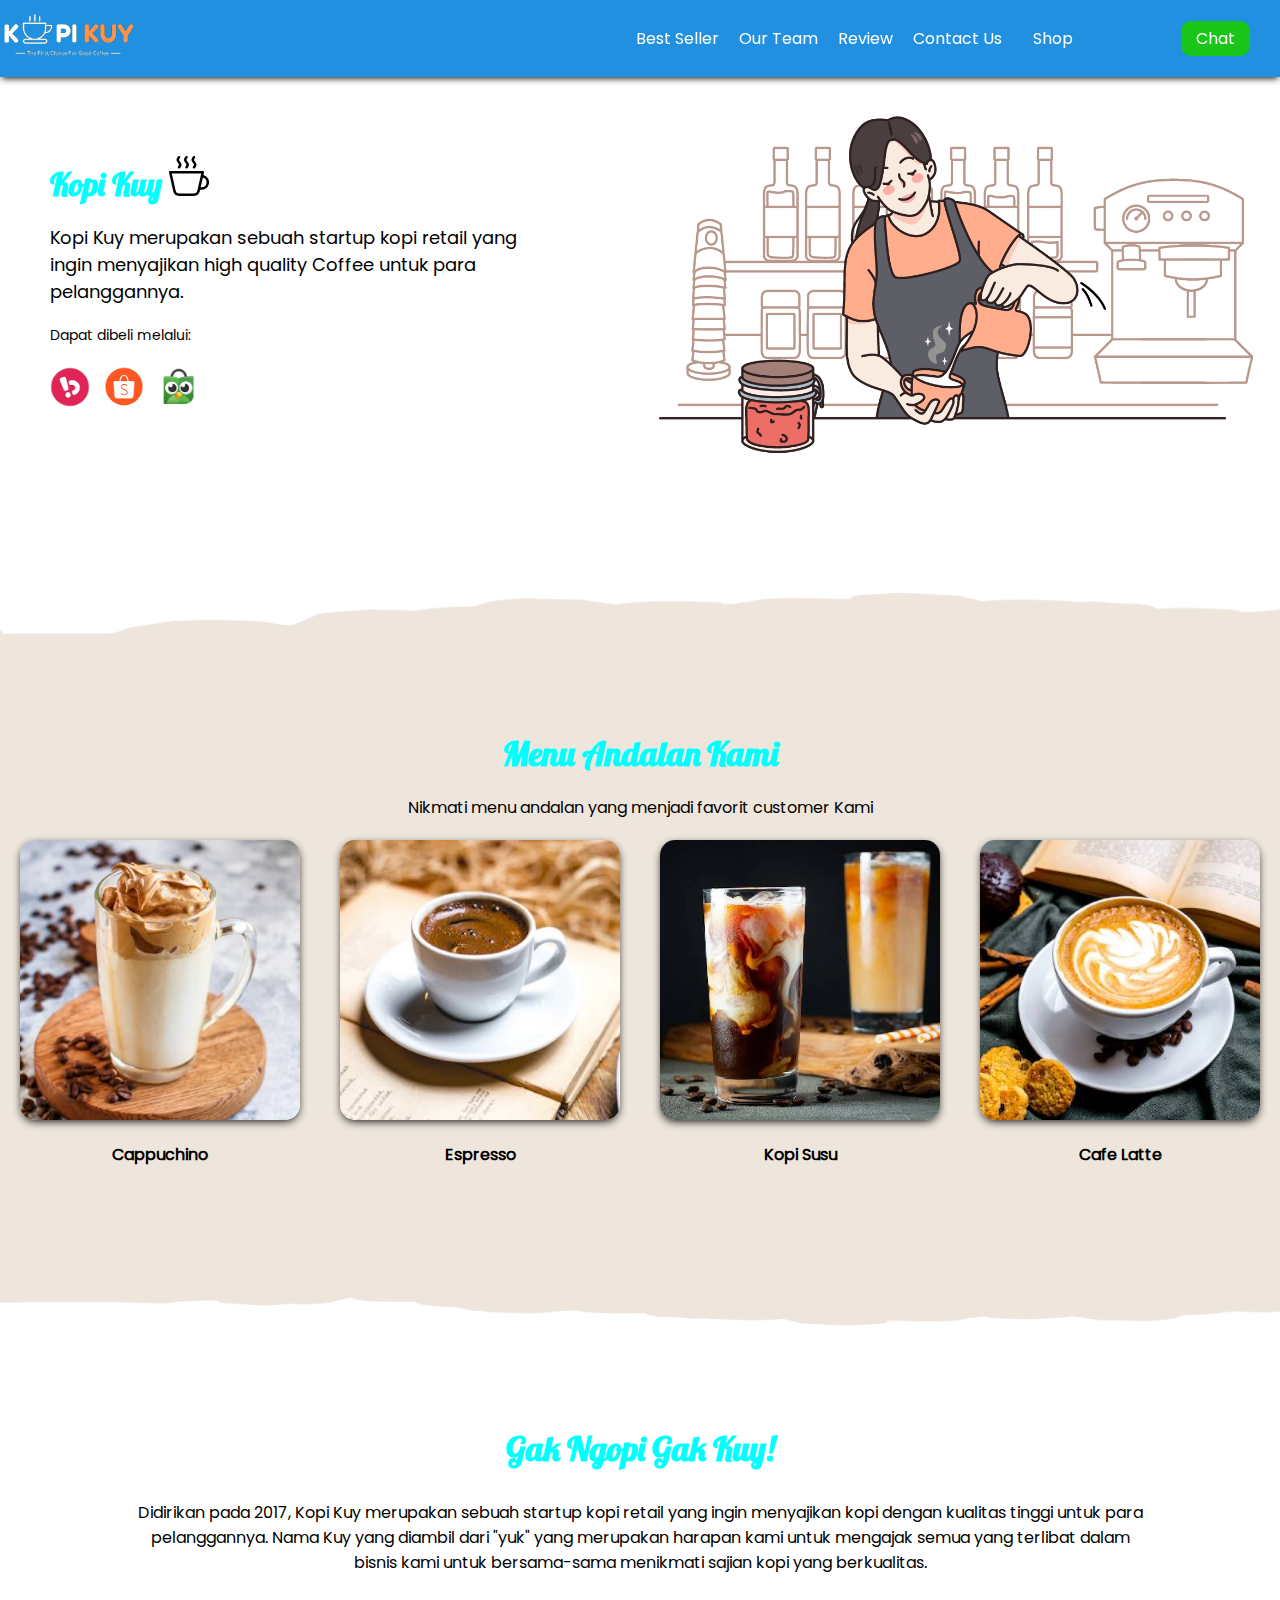
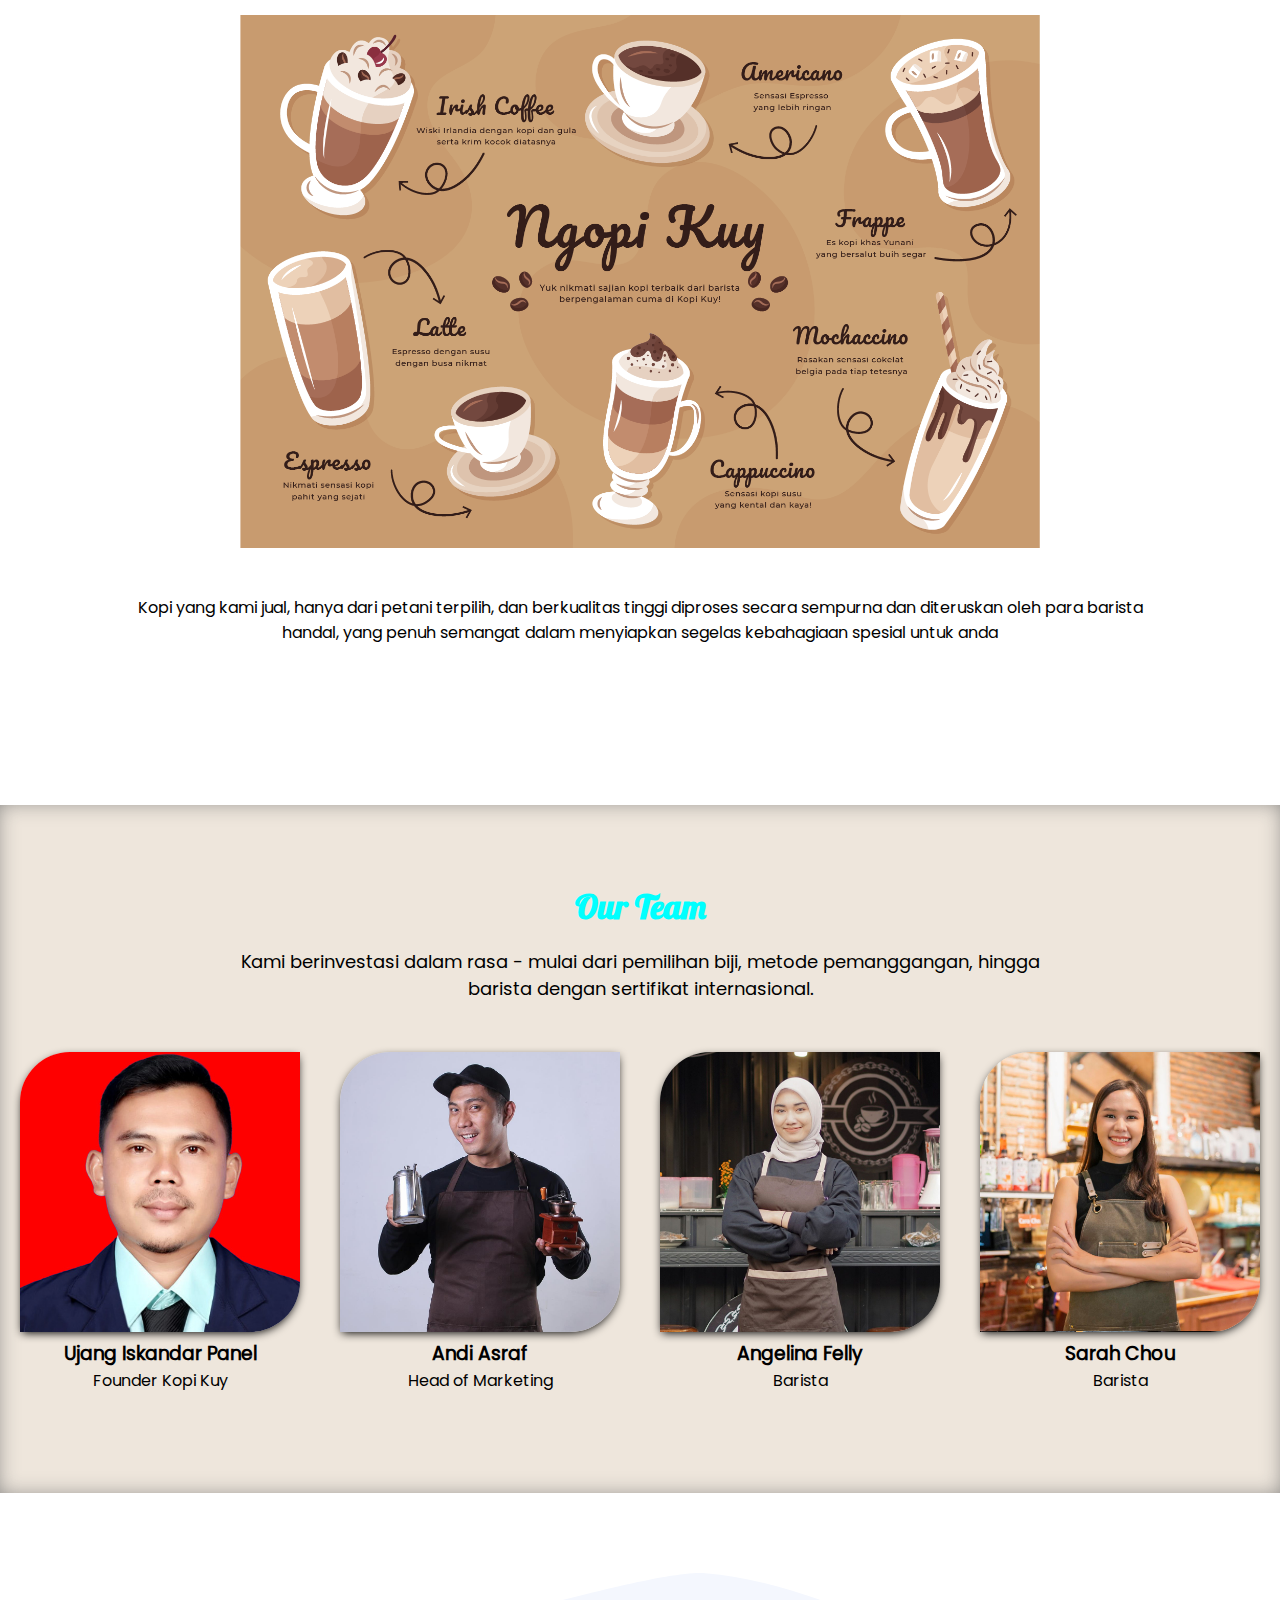
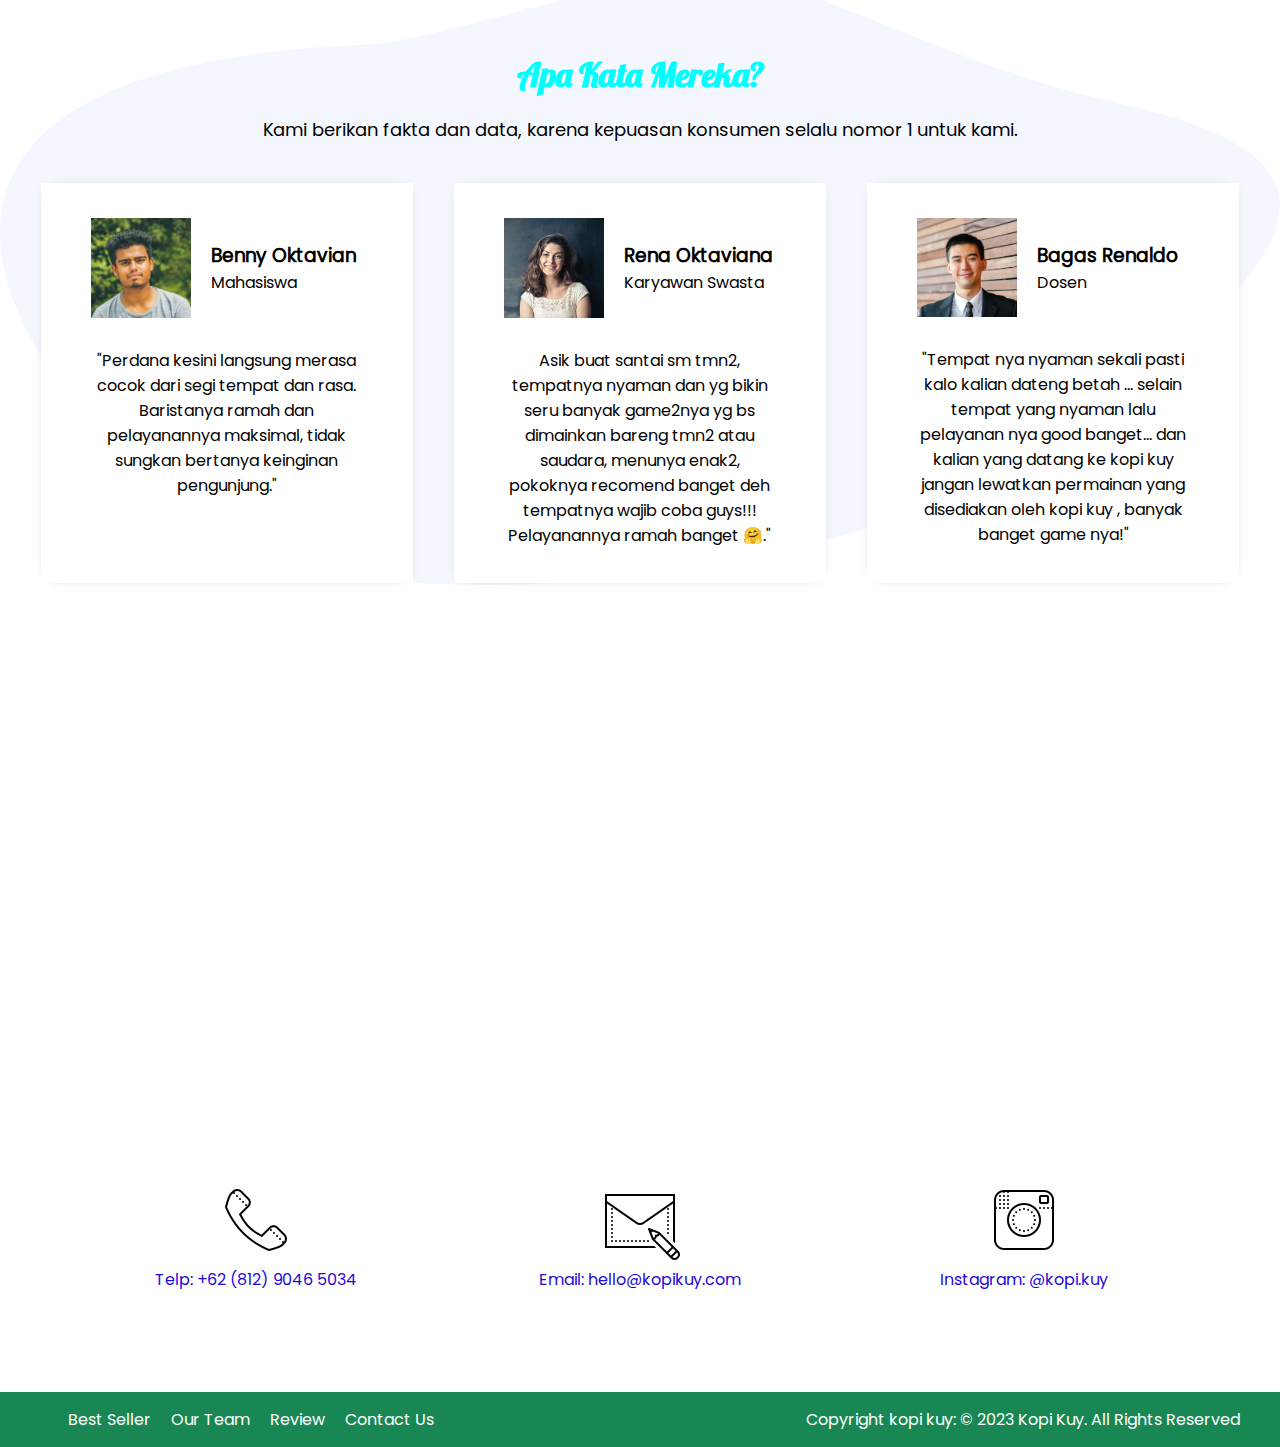
==== index.html @ 7961563b "tujuan Navbar-Brand" ====
<!DOCTYPE html>
<html lang="id">

<head>
    <meta charset="UTF-8">
    <meta http-equiv="X-UA-Compatible" content="IE=edge">
    <meta name="viewport" content="width=device-width, initial-scale=1.0">
    <link rel="shortcut icon" href="images/favicon.ico" type="image/x-icon">
    <title>Kopi Kuy</title>
    <link rel="stylesheet" href="css/style.css">
</head>

<body>
    <nav>
        <div class="row">
            <a class="navbar-brand" href="#">
                <img src="images/logo/logo_kuy.png" height="50" alt="image">
            </a>
            <div class="navigasi">
                <a href="#best-seller">Best Seller</a>
                <a href="#our-team">Our Team</a>
                <a href="#review">Review</a>
                <a href="#contact-us">Contact Us</a>
            </div>
            <a class="shop" href="produk.html">Shop</a>
            <a class="chat" href="https://wa.me/6281290022253" target="_blank">Chat</a>
        </div>
    </nav>
    <!--Tulis Kode Di Bawah Sini-->

    <header>
        <div class="row">
            <div class="col-kiri">
                <h1 class="judul-header">
                    Kopi Kuy
                    <img src="images/icon/icon_kopi.svg" alt="">
                </h1>
                <p class="subjudul-header">
                    Kopi Kuy merupakan sebuah startup kopi retail yang ingin menyajikan
                    high quality Coffee untuk para pelanggannya.
                </p>
                <p class="dapat-dibeli">Dapat dibeli melalui:</p>
                <div class="olshop">
                    <img src="images/logo/logo_bukalapak.png" alt="">
                    <img src="images/logo/logo_shopee.png" alt="">
                    <img src="images/logo/logo_tokopedia.png" alt="">
                </div>
            </div>
            <img src="images/header/header1.png" alt="" class="col-kanan">
        </div>

    </header>

    <section class="best-seller" id="best-seller">
        <h2 class="judul-best-seller">
            Menu Andalan Kami
        </h2>
        <p class="subjudul-bestseller">
            Nikmati menu andalan yang menjadi favorit customer Kami
        </p>
        <div class="row">
            <div class="col-produk">
                <img src="images/produk/product_capuchino.jpg" alt="">

                <p class="nama-produk">Cappuchino</p>
            </div>
            <div class="col-produk">
                <img src="images/produk/product_espresso.jpg" alt="">

                <p class="nama-produk">Espresso</p>
            </div>
            <div class="col-produk">
                <img src="images/produk/product_kopi_susu.jpg" alt="">

                <p class="nama-produk">Kopi Susu</p>
            </div>
            <div class="col-produk">
                <img src="images/produk/product_latte.jpg" alt="">

                <p class="nama-produk">Cafe Latte</p>
            </div>
        </div>
    </section>

    <section class="about-us" id="about-us">
        <h2 class="judul-about-us">
            Gak Ngopi Gak Kuy!
        </h2>
        <p class="tentang-about-us">
            Didirikan pada 2017, Kopi Kuy merupakan sebuah startup kopi retail
            yang ingin menyajikan kopi dengan kualitas tinggi untuk para pelanggannya.
            Nama Kuy yang diambil dari "yuk" yang merupakan harapan kami untuk mengajak semua
            yang terlibat dalam bisnis kami untuk bersama-sama menikmati sajian kopi yang berkualitas.
        </p>
        <img src="images/aset_kopi_jumbo.png" alt="">
        <p class="penjelasan-about-us">
            Kopi yang kami jual, hanya dari petani terpilih, dan berkualitas tinggi diproses
            secara sempurna dan diteruskan oleh para barista handal, yang penuh semangat
            dalam menyiapkan segelas kebahagiaan spesial untuk anda
        </p>
    </section>

    <section class="our-team" id="our-team">
        <h2 class="judul-team">
            Our Team
        </h2>
        <p class="subjudul-team">
            Kami berinvestasi dalam rasa - mulai dari pemilihan biji, metode pemanggangan,
            hingga barista dengan sertifikat internasional.
        </p>
        <div class="row">
            <div class="col-team">
                <img src="images/team/Ujang Iskandar Panel.jpg" alt="">
                <h3>
                    Ujang Iskandar Panel
                </h3>
                <p>
                    Founder Kopi Kuy
                </p>
            </div>

            <div class="col-team">
                <img src="images/team/team2.jpg" alt="">
                <h3>
                    Andi Asraf
                </h3>
                <p>
                    Head of Marketing
                </p>
            </div>

            <div class="col-team">
                <img src="images/team/team3.jpg" alt="">
                <h3>
                    Angelina Felly
                </h3>
                <p>
                    Barista
                </p>
            </div>

            <div class="col-team">
                <img src="images/team/team4.jpg" alt="">
                <h3>
                    Sarah Chou
                </h3>
                <p>
                    Barista
                </p>
            </div>
        </div>

    </section>
    <section class="review" id="review">
        <h2 class="judul-review">
            Apa Kata Mereka?
        </h2>
        <p class="subjudul-review">
            Kami berikan fakta dan data, karena kepuasan konsumen selalu nomor 1 untuk kami.
        </p>
        <div class="row">
            <div class="col-review">
                <div class="profile">
                    <img src="images/customer/customer1.jpg" alt="">
                    <div class="nama-profile">
                        <h3>
                            Benny Oktavian
                        </h3>
                        <p>
                            Mahasiswa
                        </p>
                    </div>
                </div>
                <p class="testimoni">
                    "Perdana kesini langsung merasa cocok dari segi tempat dan rasa.
                    Baristanya ramah dan pelayanannya maksimal, tidak sungkan bertanya keinginan pengunjung."
                </p>
            </div>

            <div class="col-review">
                <div class="profile">
                    <img src="images/customer/customer2.jpg" alt="">
                    <div class="nama-profile">
                        <h3>
                            Rena Oktaviana
                        </h3>
                        <p>
                            Karyawan Swasta
                        </p>
                    </div>
                </div>
                <p class="testimoni">
                    Asik buat santai sm tmn2, tempatnya nyaman dan yg bikin seru banyak game2nya
                    yg bs dimainkan bareng tmn2 atau saudara, menunya enak2, pokoknya recomend
                    banget deh tempatnya wajib coba guys!!! Pelayanannya ramah banget 🤗."
                </p>
            </div>

            <div class="col-review">
                <div class="profile">
                    <img src="images/customer/customer3.jpg" alt="">
                    <div class="nama-profile">
                        <h3>
                            Bagas Renaldo
                        </h3>
                        <p>
                            Dosen
                        </p>
                    </div>
                </div>
                <p class="testimoni">
                    "Tempat nya nyaman sekali pasti kalo kalian dateng betah ...
                    selain tempat yang nyaman lalu pelayanan nya good banget...
                    dan kalian yang datang ke kopi kuy jangan lewatkan permainan yang disediakan
                    oleh kopi kuy , banyak banget game nya!"
                </p>
            </div>
        </div>
    </section>

    <section class="contact-us" id="contact-us">
        <iframe
            src="https://www.google.com/maps/embed?pb=!1m14!1m8!1m3!1d7932.741866032694!2d106.668581!3d-6.214715!3m2!1i1024!2i768!4f13.1!3m3!1m2!1s0x2e69f9912c7f297b%3A0xe5a3a671dae861ab!2sKopi%20kuy!5e0!3m2!1sid!2sid!4v1680617229460!5m2!1sid!2sid"
            width="100%" height="300" style="border:0;" allowfullscreen="" loading="lazy"
            referrerpolicy="no-referrer-when-downgrade"></iframe>
        <div class="row">
            <div class="col-kontak">
                <img src="images/icon/icon_phone.png" alt="">
                <p>
                    Telp: +62 (812) 9046 5034
                </p>
            </div>
            <div class="col-kontak">
                <img src="images/icon/icon_mail.png" alt="">
                <p>
                    Email: hello@kopikuy.com
                </p>
            </div>
            <div class="col-kontak">
                <img src="images/icon/icon_instagram.png" alt="">
                <p>
                    Instagram: @kopi.kuy
                </p>
            </div>
        </div>
    </section>

    <footer>
        <div class="row">
            <div class="navigasi">
                <a href="#best-seller">Best Seller</a>
                <a href="#our-team">Our Team</a>
                <a href="#review">Review</a>
                <a href="#contact-us">Contact Us</a>
            </div>
            <p class="copyright">
                Copyright kopi kuy: © 2023 Kopi Kuy. All Rights Reserved
            </p>
        </div>
    </footer>

    <!--Kode Selesai-->
</body>

</html>
---- css/style.css ----
/* Pengaturan Global */
@import url('https://fonts.googleapis.com/css2?family=Lobster&display=swap');

/* Mendaftarkan font ke dalam CSS, dan memberi nama family */
@font-face {
   font-family: 'Poppins';
   src: url(../fonts/poppins.woff2);
}

* {
   box-sizing: border-box;
   margin: 0;
   padding: 0;
}

html {
   /* agar scroll ketika klik pada navigasi menjadi halus */
   scroll-behavior: smooth;
}

body {
   /* mendaftarkan semua teks pada body menjadi family Poppins */
   font-family: 'Poppins';
}

a {
   /* menghilangkan garis bawah pada link */
   text-decoration: none;

   /* menghilangkan warna bawaan pada link */
   color: unset;
}

h2 {
   /* mengatur ukuran huruf ke 34 pixel */
   font-size: 34px;
   font-family: 'Lobster', cursive;
   color: aqua;
}

h1 {
   font-family: 'Lobster', cursive;
   color: aqua;
}

img {
   /* 
      mengatur agar semua elemen img memiliki panjang maksimal 100% agar
      tidak besar gambar tidak melebihi layar ataupun pembungkus
   */
   max-width: 100%;
}

/* Navigasi */

nav {
   /* background-color mengatur warna latar belakang */
   background-color: red;

   /* penulisan 2 background-color seperti ini akan mengabaikan penulisan sebelumnya */
   background-color: #2190e0;

   /* box-shadow membuat efek bayangan */
   box-shadow: 0 3px 7px -2px #000;

   /* width mengatur panjang elemen */
   width: 100%;
   padding-top: 10px;
   padding-bottom: 10px;

   /* position mengatur posisi elemen, static untuk biasa, fixed untuk efek menempel */
   position: fixed;

   /* Nilai z-index semakin besar, maka elemen akan semakin di depan */
   z-index: 500;
}

/* 
   PERHATIKAN bahwa dalam mengatur elemen, nama elemen langsung ditulis
   sedangkan untuk mengatur class, dibutuhkan tanda titik (.) terlebih dulu
   img {} berarti elemen dengan tag img, 
   sedangkan .img artinya elemen dengan kelas img   
*/

.row {
   /* 
      display: flex memiliki pengaturan yang dapat mengatur agar elemen
      di dalamnya memiliki ukuran yang fleksibel
   */
   display: flex;

   /* 
      align-items: center mengatur elemen di dalamnya rata tengah vertikal
   */
   align-items: center;

   /* 
      justify-content: center mengatur elemen di dalamnya rata tengah horizontal
   */
   justify-content: center;

   /* 
      flex-wrap: wrap mengatur agar jika panjang elemen berlebih, maka elemen
      akan otomatis diletakan di baris baru
   */
   flex-wrap: wrap;
}

section {
   /* text-align mengatur rata tulisan, bisa bernilai: left, right, center, justify */
   text-align: center;
}

.logo {
   /* height mengatur tinggi elemen */
   height: 40px;
   margin-left: 20px;
}

.navigasi {
   margin-left: auto;
   margin-right: 15px;
}

.navigasi a,
.shop {
   color: #fff;
   padding-left: 8px;
   padding-right: 8px;
}

.shop {
   margin-right: 100px;
}

.chat {
   margin-right: 30px;
   background-color: rgb(25, 197, 25);
   color: #fff;
   padding-top: 5px;
   padding-right: 15px;
   padding-bottom: 5px;
   padding-left: 15px;
   border-radius: 10px;
}


/* HEADER */


header,
section {
   /*
    padding mengatur jarak ke dalam
    pada padding dan margin ditambahkan top / right / bottom / top 
    untuk mengatur jarak masing-masing 
   */
   padding-top: 80px;
   padding-bottom: 80px;

   /* margin mengatur jarak ke luar */
   margin-bottom: 80px;
}

/* penulisan CSS dapat digabung dengan beberapa elemen */
.col-kiri,
.col-kanan {
   /* width mengatur panjang elemen. 50% artinya setengah ukuran pembungkus */
   width: 50%;
}

.col-kiri {
   padding-left: 50px;
   padding-right: 120px;
}

.judul-header {
   margin-bottom: 20px;
}

.subjudul-header {
   /* font-size digunakan untuk mengatur ukuran huruf */
   font-size: 18px;
}

.dapat-dibeli {
   margin-top: 20px;
   margin-bottom: 20px;
   font-size: 14px;
}

.olshop img {
   width: 40px;

   /* height digunakan untuk mengatur tinggi elemen */
   height: auto;
   margin-right: 10px;
}

/* Best Seller */

.best-seller {
   position: relative;

   /* background-color mengatur warna latar belakang elemen */
   background-color: #EEE6DC;
}

/* 
terkait position, after, dan before memerlukan pemahaman mendalam
terkait layout pada CSS untuk dapat memahami secara penuh 
*/

.best-seller::before,
.best-seller::after {
   position: absolute;
   content: "";
   width: 100%;
   height: 76px;

   /* background-image untuk menambahkan gambar sebagai background */
   background-image: url(../images/garis-atas.png);

   /*background-size agar gambar latar menyesuaikan tinggi / panjang elemen */
   background-size: cover;

   top: -60px;
   left: 0;
}

.best-seller::after {
   height: 60px;
   background-image: url(../images/garis-bawah.png);
   top: unset;
   bottom: -60px;
}

.judul-best-seller {
   margin-bottom: 20px;
}

.subjudul-best-seller {
   font-size: 18px;
   margin-bottom: 40px;
}

.col-produk {
   /* 
      Penulisan padding dan margin seperti padding:20px ini penulisan singkat 
      yang berarti top, right, bottom, left nilainya sama, yaitu 20px 
   */
   padding: 20px;
   width: 25%;
}

.col-produk img {
   /* transition membuat animasi transisi dari perubahan style, 0.3s berarti 0.3 detik */
   transition: all 0.3s ease;

   /* border-radius  Membuat sudut membulat */
   border-radius: 15px;

   /* box-shadow membuat efek bayangan */
   box-shadow: 0 3px 10px -2px #000;
}

/* :hover akan dijalankan saat mouse ada di atas elemen */
.col-produk img:hover {

   /* membuat transformasi, bisa berupa scale(1.05), rotate(180deg), translateY(-50px), dsb */
   transform: scale(0.9);
   border-radius: 50%;
}

.nama-produk {
   margin-top: 15px;
   font-weight: bold;
}

/* About US */

.about-us {
   /* max-width: 80%; mengatur panjang maksimal elemen tidak boleh melebihi 80% layar */
   max-width: 80%;

   /* margin-left dan margin-right auto akan membuat posisi elemen berada di tengah */
   margin-left: auto;
   margin-right: auto;
}

.judul-about-us {
   margin-bottom: 30px;
}

/* 
   penulisan .about-us img {} berarti mengatur elemen img 
   yang ada di dalam elemen dengan kelas about-us 
   harap perhatikan .about-us dan image dipisahkan spasi
   penulisan class diawali titik (.) penulisan elemen tidak
*/
.about-us img {
   /* 
      Penulisan width: 800px dan max-width: 100% mengatur agar
      elemen memiliki panjang 800px namun tidak boleh melebihi 100% ukuran layar
   */
   width: 800px;
   max-width: 100%;
}

.tentang-about-us {
   margin-bottom: 40px;
}

.penjelasan-about-us {
   margin-top: 40px;
}

/* OUR TEAM */

.our-team {
   background-color: #EEE6DC;
   box-shadow: inset 0px 0px 23px -6px #707070;
}

.judul-team {
   margin-bottom: 20px;
}

.subjudul-team {
   margin-bottom: 30px;
   font-size: 18px;
   width: 800px;
   max-width: 90%;
   margin-left: auto;
   margin-right: auto;
}

.col-team {
   width: 25%;
   padding: 20px;
}


/* REVIEW */

.review {
   background-image: url(../images/bg-review.svg);
   /* 
      background-size: contain;
      membuat gambar latar belakang tidak terpotong
   */
   background-size: contain;

   /* 
      background-repeat: no-repeat;
      membuat gambar latar belakang tidak diulang (duplikat)
   */
   background-repeat: no-repeat;
   padding-left: 20px;
   padding-right: 20px;
}

.judul-review {
   margin-bottom: 20px;
}

.subjudul-review {
   margin-bottom: 40px;
   font-size: 18px;
}

.review .row {
   justify-content: space-around;
   /* align-items: stretch; membuat tinggi elemen di dalam .review .row seragam */
   align-items: stretch;
}

.col-review {
   width: 30%;
   padding: 35px 50px;
   box-shadow: 0px 0px 12px -10px #000;
   background-color: #fff;
}

.profile {
   display: flex;
   margin-bottom: 30px;
   align-items: center;
}

/* mengatur elemen img yang ada di dalam class(.) profile */
.profile img {
   width: 100px;
   margin-right: 20px;
}

.profile .nama-profile {
   text-align: left;
}

/* CONTACT US */
.contact-us {
   margin-bottom: 20px;
}

.col-kontak {
   width: 30%;
   margin-top: 50px;
   /* color mengatur warna tulisan */
   color: rgb(31, 10, 217);
}

.col-kontak:hover {
   color: red;
}

/* FOOTER */

footer {
   background-color: #198754;
   padding-top: 15px;
   padding-bottom: 15px;
   color: #fff;
   padding-right: 40px;
   padding-left: 40px;
}


footer .navigasi {
   margin-left: 20px;
   margin-right: auto;
}

@media (max-width:700px) {

   h1 {
      color: rgb(39, 235, 22);
   }

   .navigasi {
      display: none;
   }

   .logo {
      margin-right: auto;
   }

   .shop {
      margin-right: 20px;
   }

   .col-kiri {
      padding-left: 20px;
      padding-right: 20px;
      text-align: center;
      padding-top: 40px;

   }

   .col-kiri,
   .col-kanan {
      width: 100%;

   }

   .col-produk,
   .col-team {
      width: 50%;
   }

   .col-review {
      width: 100%;
      margin-bottom: 40px;
   }

   .col-kontak {
      width: 50%;
   }

   .contact-us {
      padding-top: 0;
   }

   .review {
      margin-bottom: 0;
   }
}

.col-team img {
   box-shadow: 0 3px 10px -2px #000;
   border-radius: 50px 0px 50px 0px;
   width: 100%;
   aspect-ratio: 1/1;
   object-fit: cover;
}
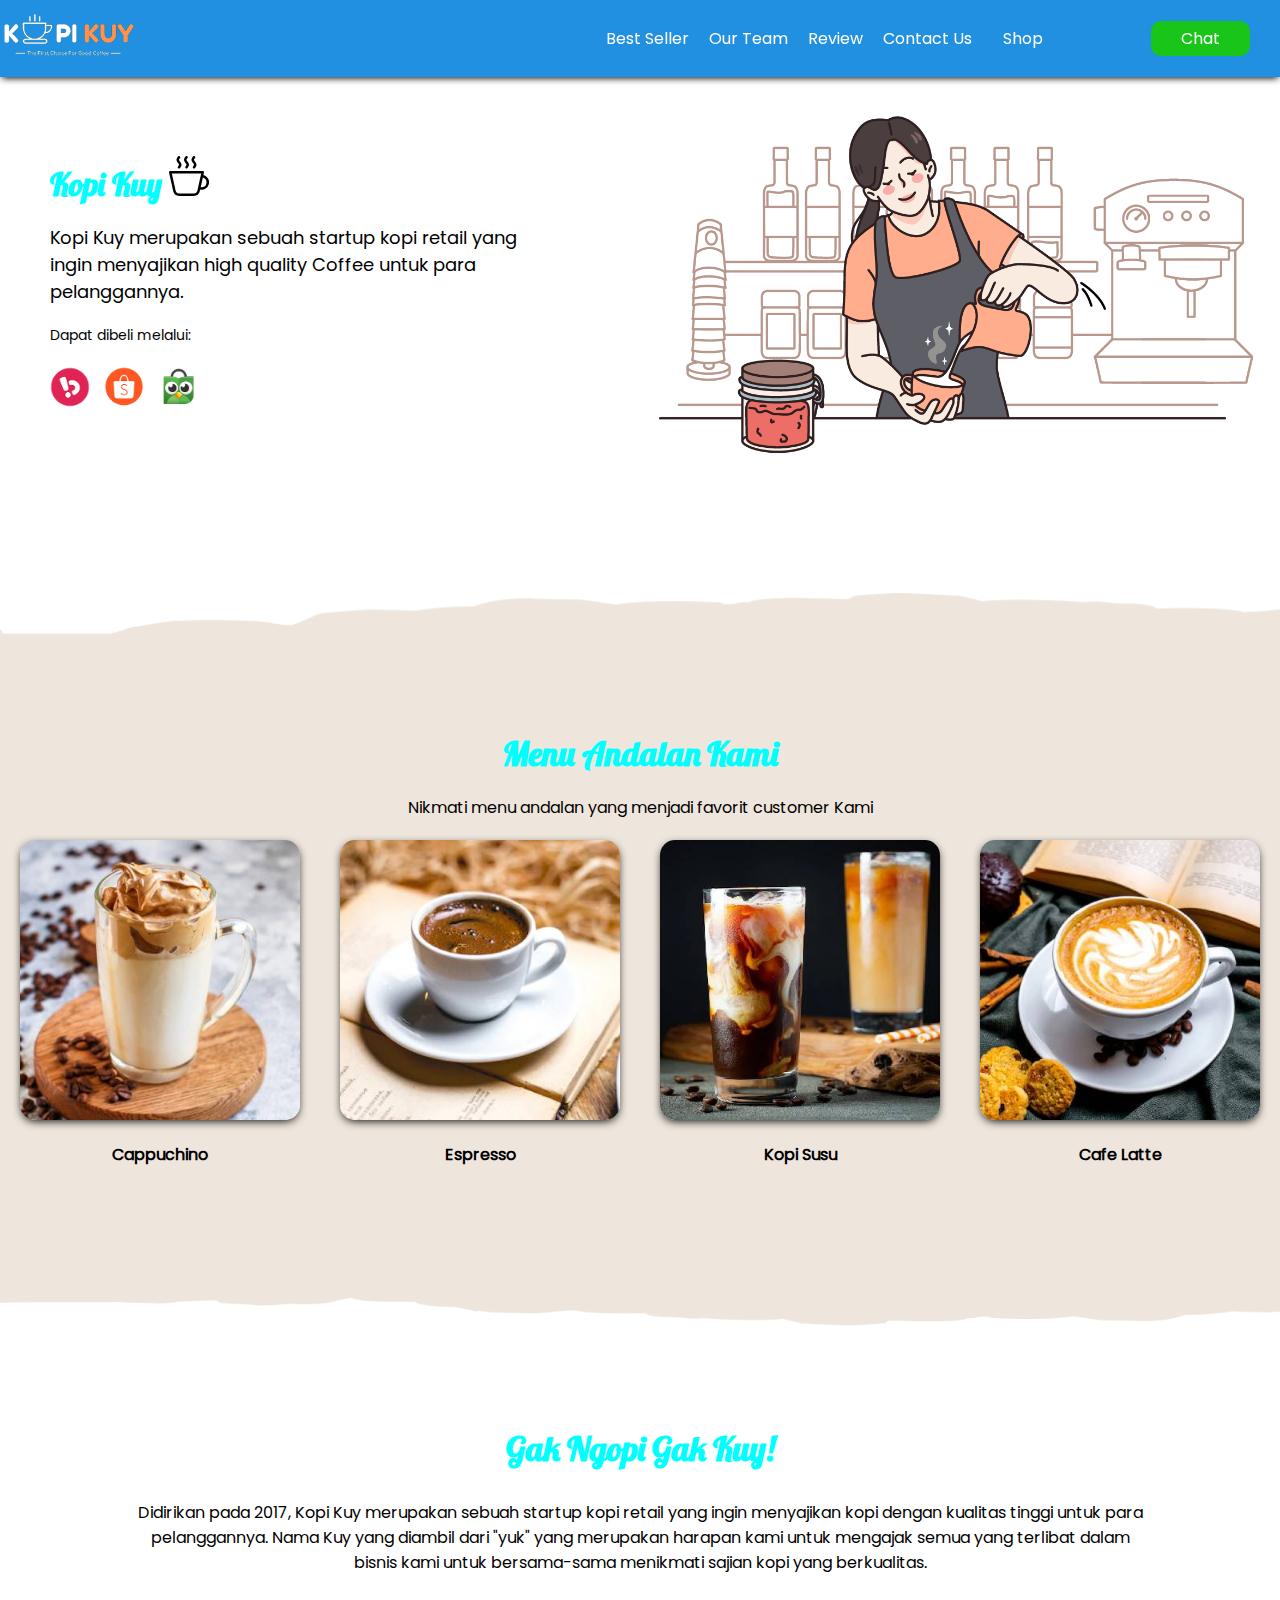
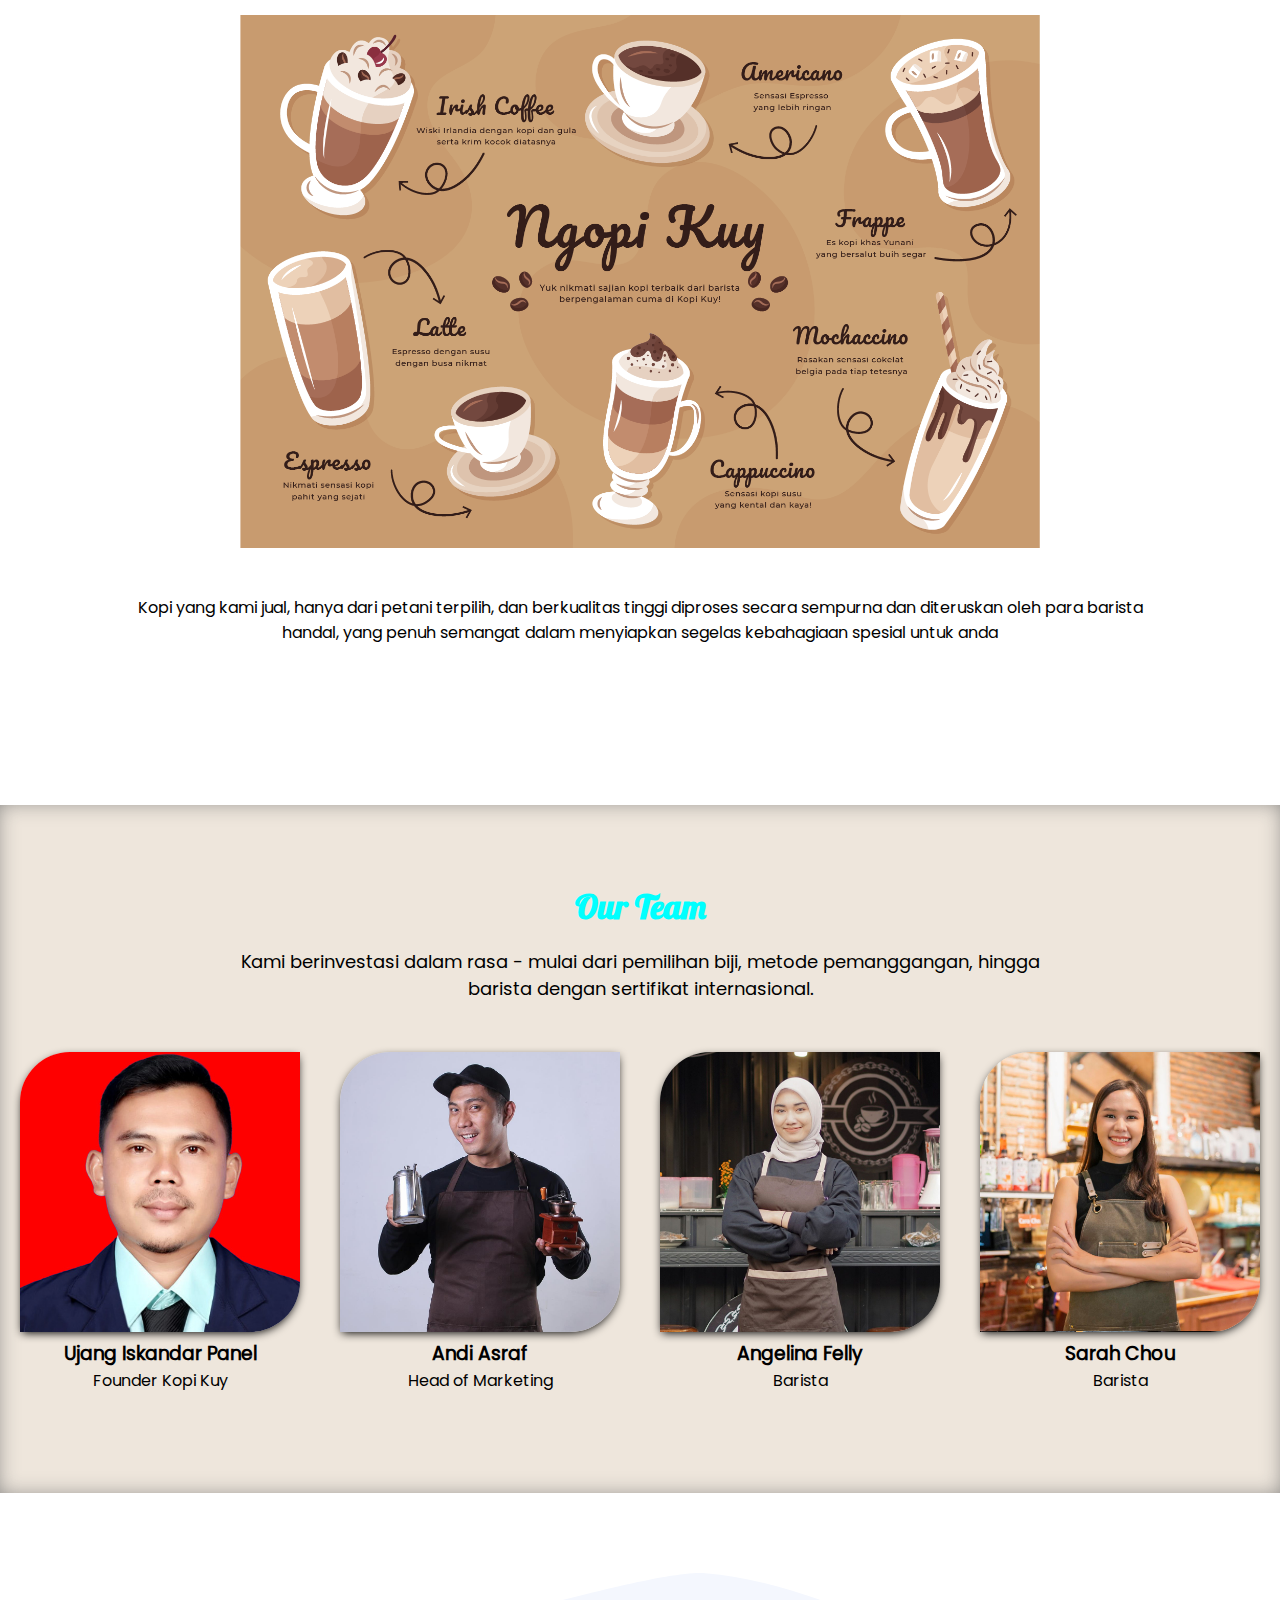
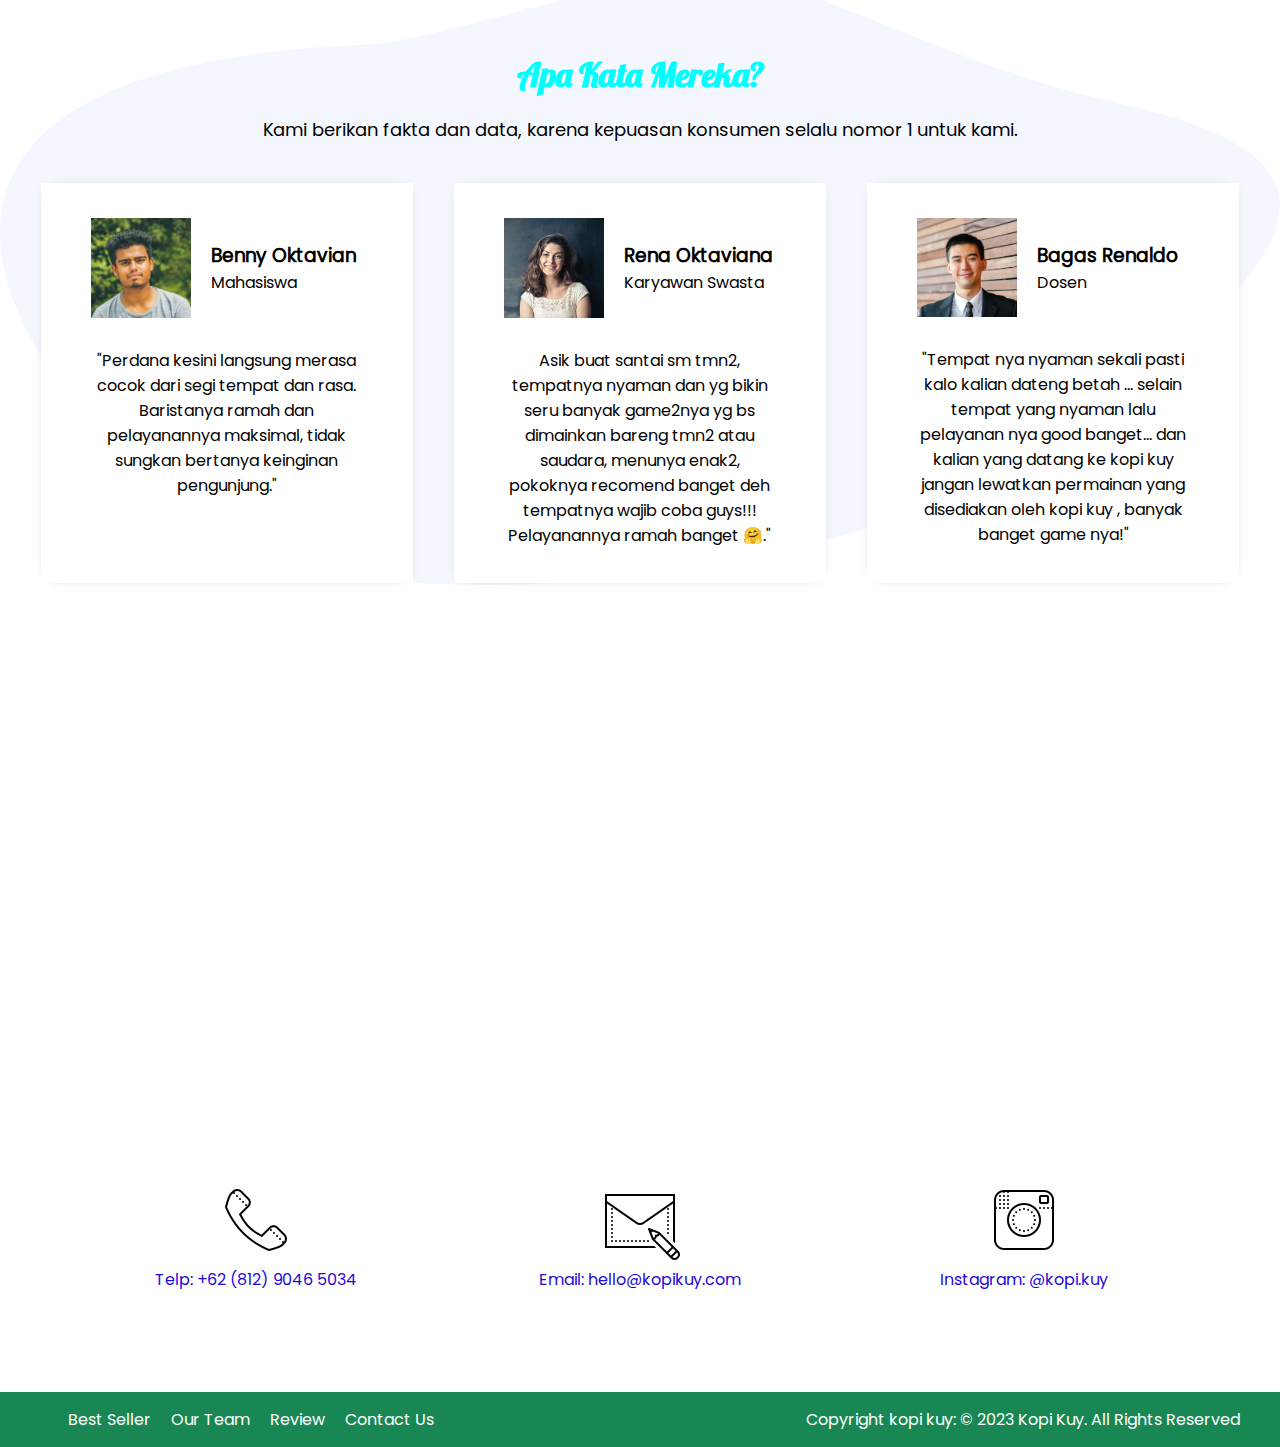
==== commit 7d7a4641: "revisi" ====
--- a/index.html
+++ b/index.html
@@ -23,7 +23,10 @@
                 <a href="#contact-us">Contact Us</a>
             </div>
             <a class="shop" href="produk.html">Shop</a>
-            <a class="chat" href="https://wa.me/6281290022253" target="_blank">Chat</a>
+            <a class="chat" href="https://wa.me/6281290022253" target="_blank">
+                <i class="bi bi-whatsapp"></i>
+                Chat
+            </a>
         </div>
     </nav>
     <!--Tulis Kode Di Bawah Sini-->
--- a/css/style.css
+++ b/css/style.css
@@ -138,9 +138,9 @@
    background-color: rgb(25, 197, 25);
    color: #fff;
    padding-top: 5px;
-   padding-right: 15px;
+   padding-right: 30px;
    padding-bottom: 5px;
-   padding-left: 15px;
+   padding-left: 30px;
    border-radius: 10px;
 }
 
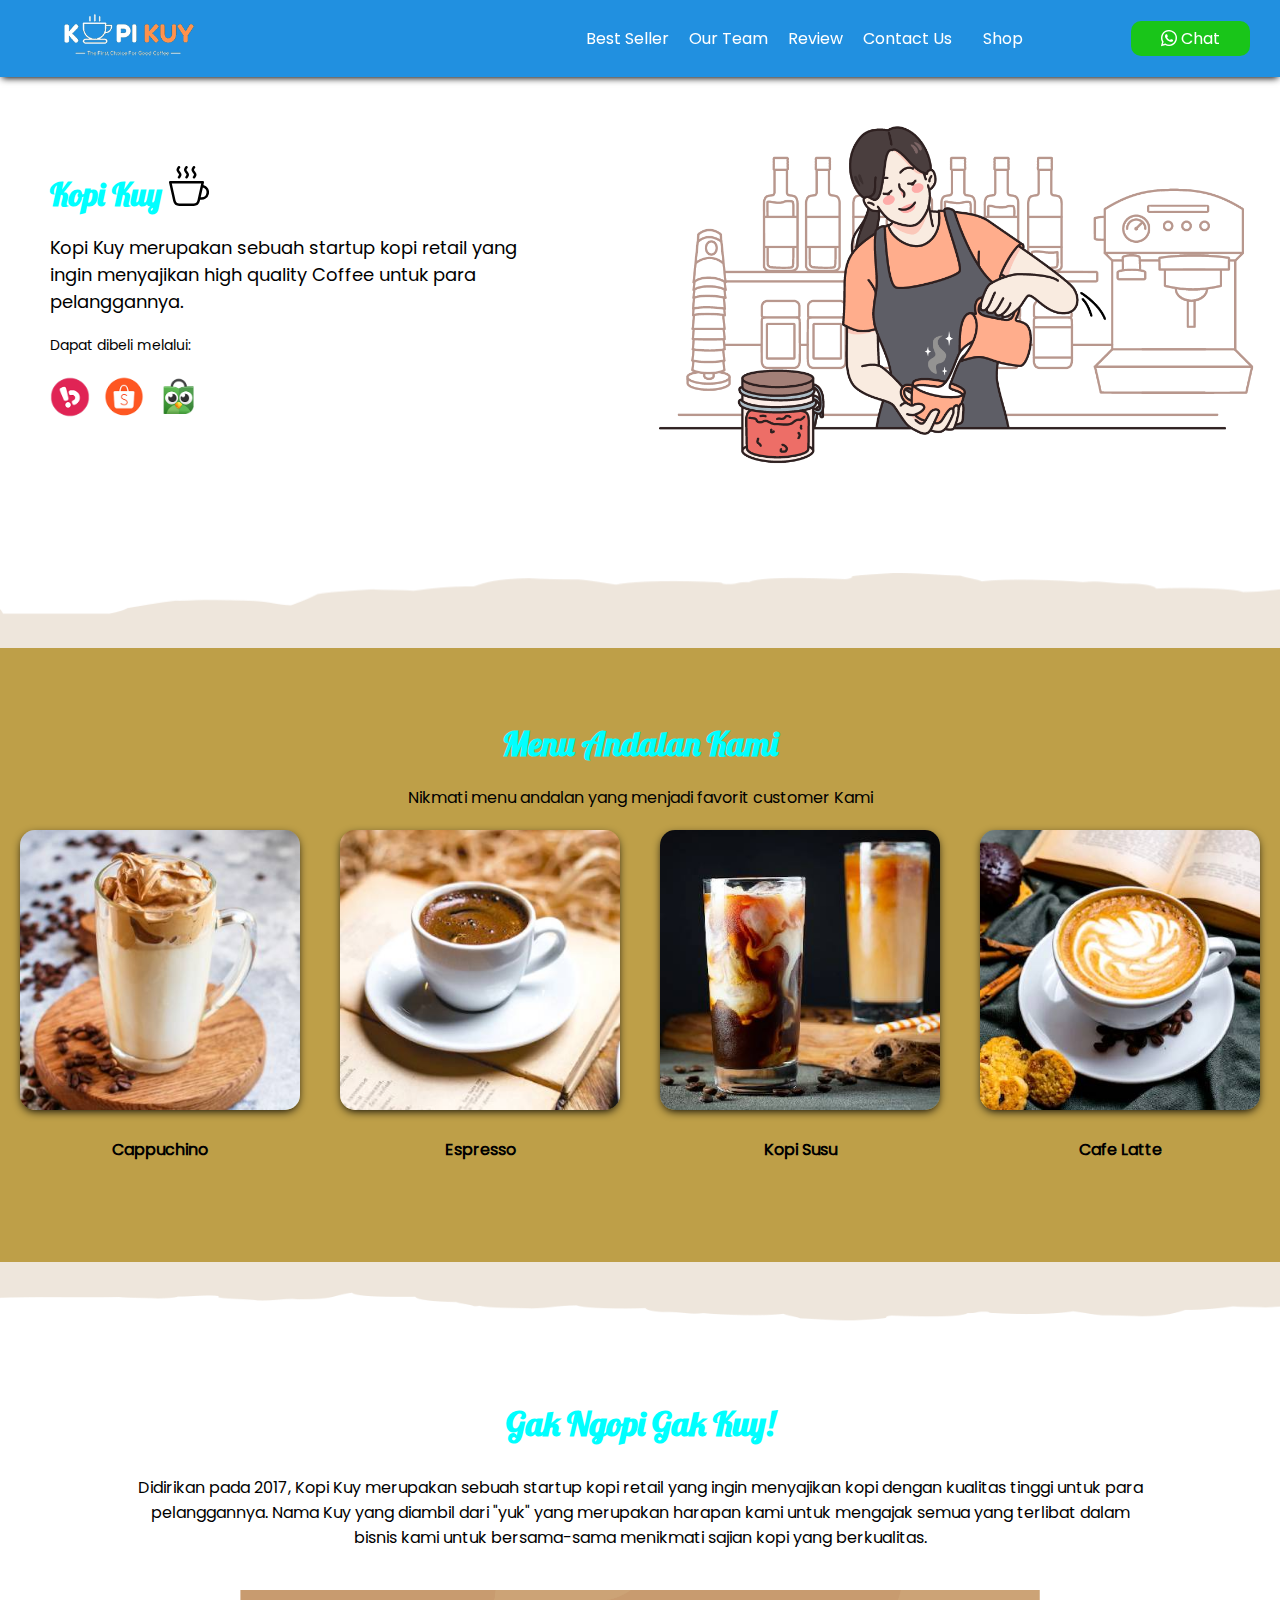
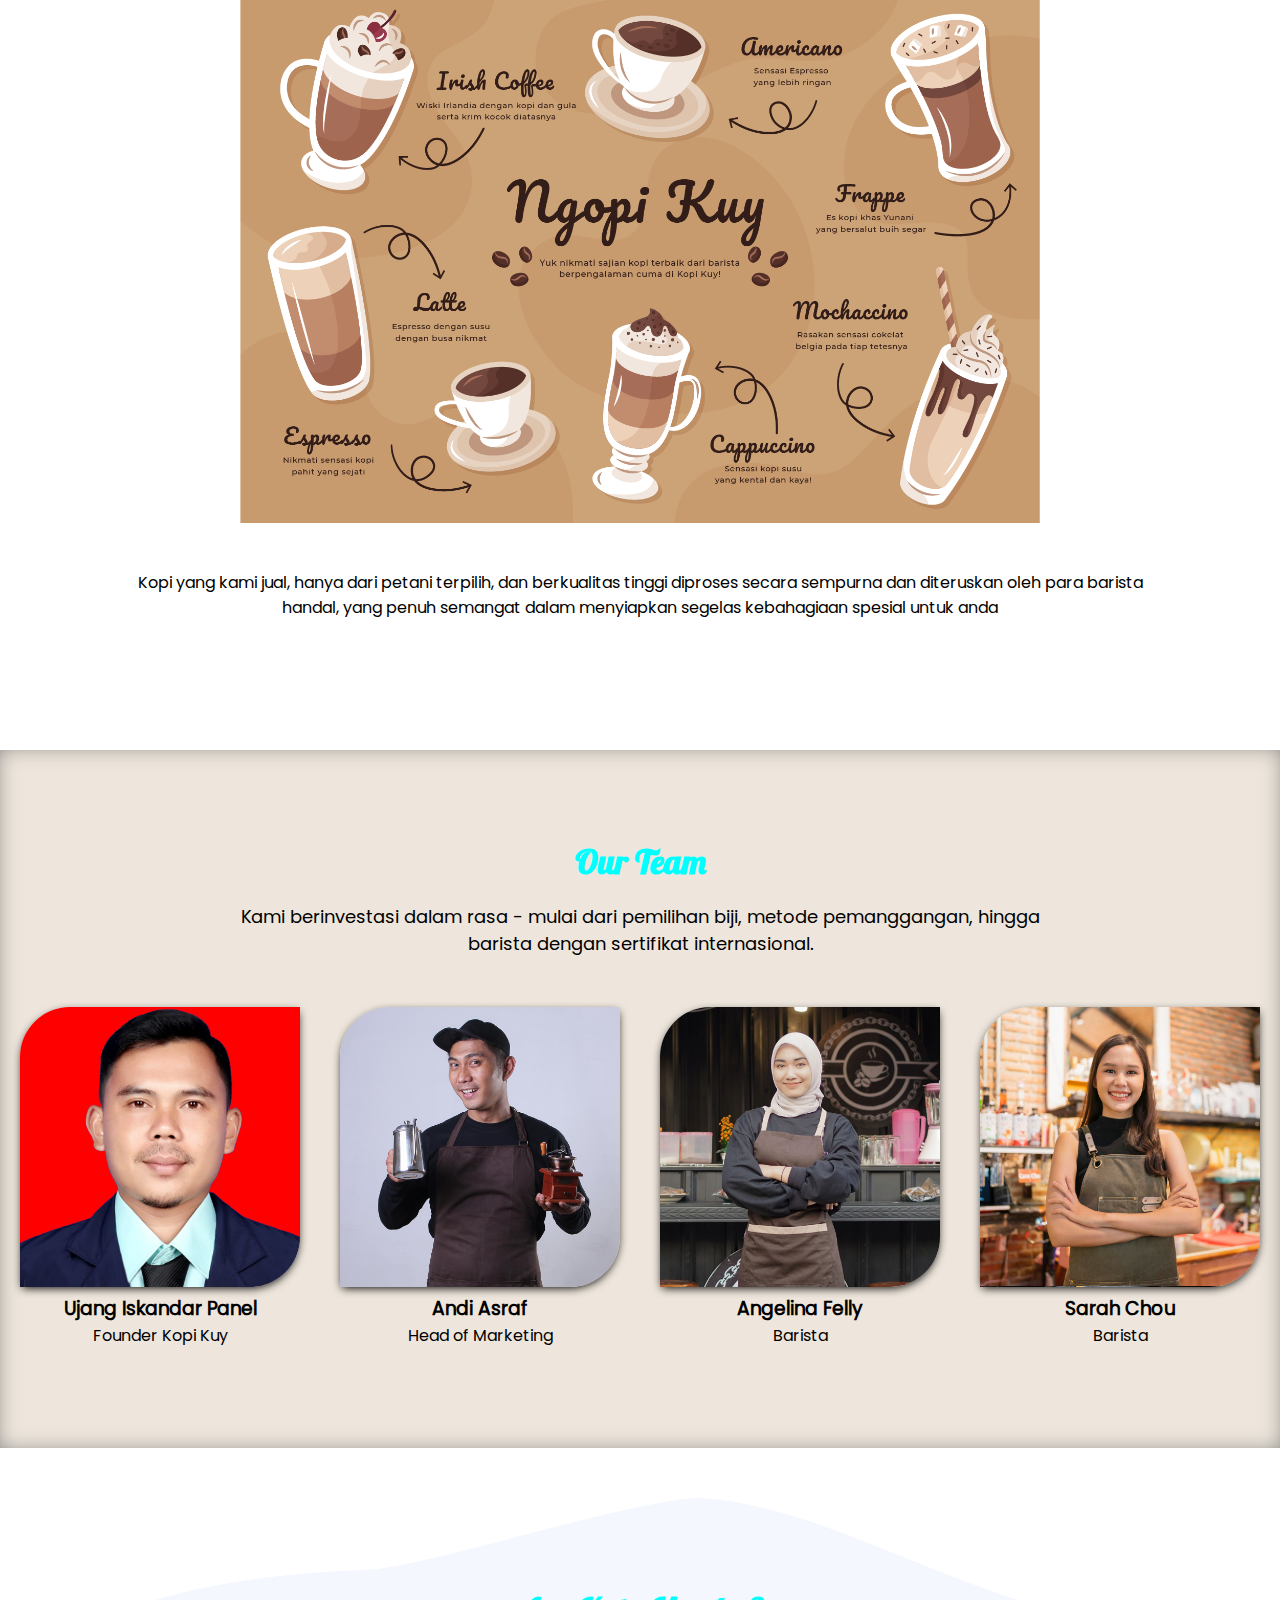
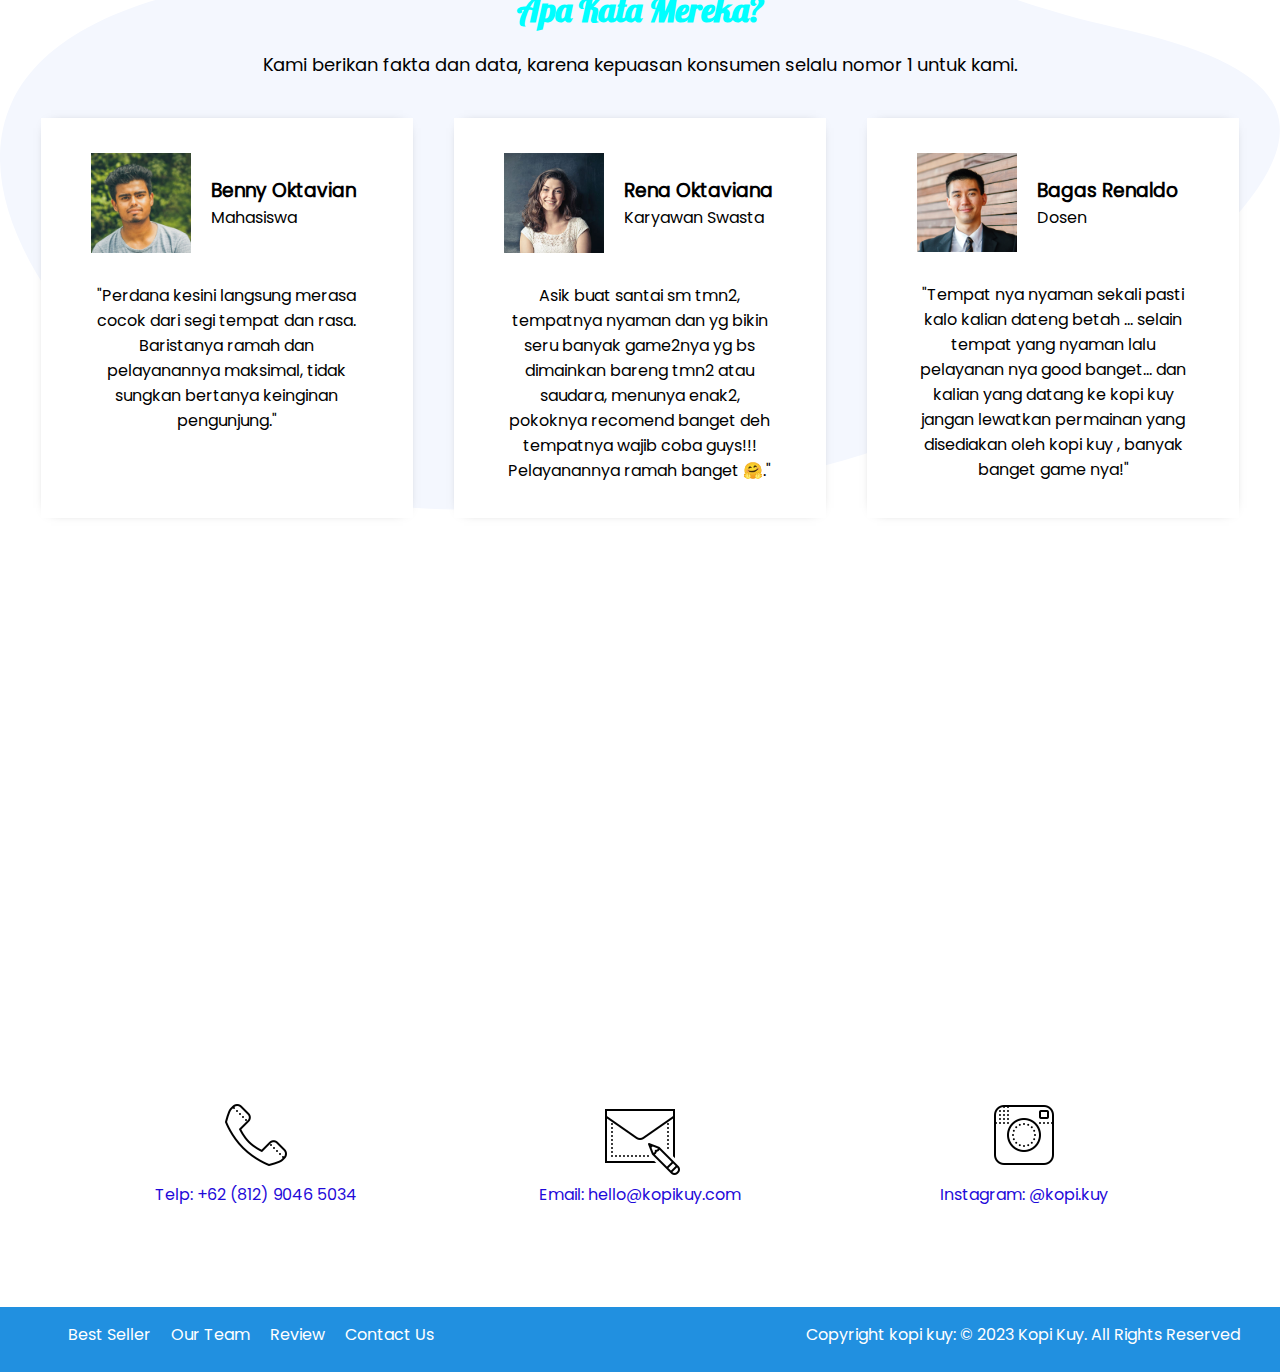
==== commit fc4fe10e: "revisi" ====
--- a/index.html
+++ b/index.html
@@ -8,6 +8,7 @@
     <link rel="shortcut icon" href="images/favicon.ico" type="image/x-icon">
     <title>Kopi Kuy</title>
     <link rel="stylesheet" href="css/style.css">
+    <link rel="stylesheet" href="vendor/bootsrap-icon/bootstrap-icons.css">
 </head>
 
 <body>
--- a/css/style.css
+++ b/css/style.css
@@ -73,6 +73,11 @@
 
    /* Nilai z-index semakin besar, maka elemen akan semakin di depan */
    z-index: 500;
+}
+
+nav .navbar-brand {
+   margin-left: 60px;
+   margin-right: 60px;
 }
 
 /* 
@@ -114,7 +119,7 @@
 .logo {
    /* height mengatur tinggi elemen */
    height: 40px;
-   margin-left: 20px;
+   margin-left: 20pxauto;
 }
 
 .navigasi {
@@ -155,11 +160,11 @@
     pada padding dan margin ditambahkan top / right / bottom / top 
     untuk mengatur jarak masing-masing 
    */
-   padding-top: 80px;
+   padding-top: 90px;
    padding-bottom: 80px;
 
    /* margin mengatur jarak ke luar */
-   margin-bottom: 80px;
+   margin-bottom: 50px;
 }
 
 /* penulisan CSS dapat digabung dengan beberapa elemen */
@@ -203,7 +208,7 @@
    position: relative;
 
    /* background-color mengatur warna latar belakang elemen */
-   background-color: #EEE6DC;
+   background-color: #be9f48;
 }
 
 /* 
@@ -268,12 +273,12 @@
 .col-produk img:hover {
 
    /* membuat transformasi, bisa berupa scale(1.05), rotate(180deg), translateY(-50px), dsb */
-   transform: scale(0.9);
+   transform: rotate(360deg);
    border-radius: 50%;
 }
 
 .nama-produk {
-   margin-top: 15px;
+   margin-top: 20px;
    font-weight: bold;
 }
 
@@ -417,9 +422,9 @@
 /* FOOTER */
 
 footer {
-   background-color: #198754;
+   background-color: #2190e0;
    padding-top: 15px;
-   padding-bottom: 15px;
+   padding-bottom: 25px;
    color: #fff;
    padding-right: 40px;
    padding-left: 40px;
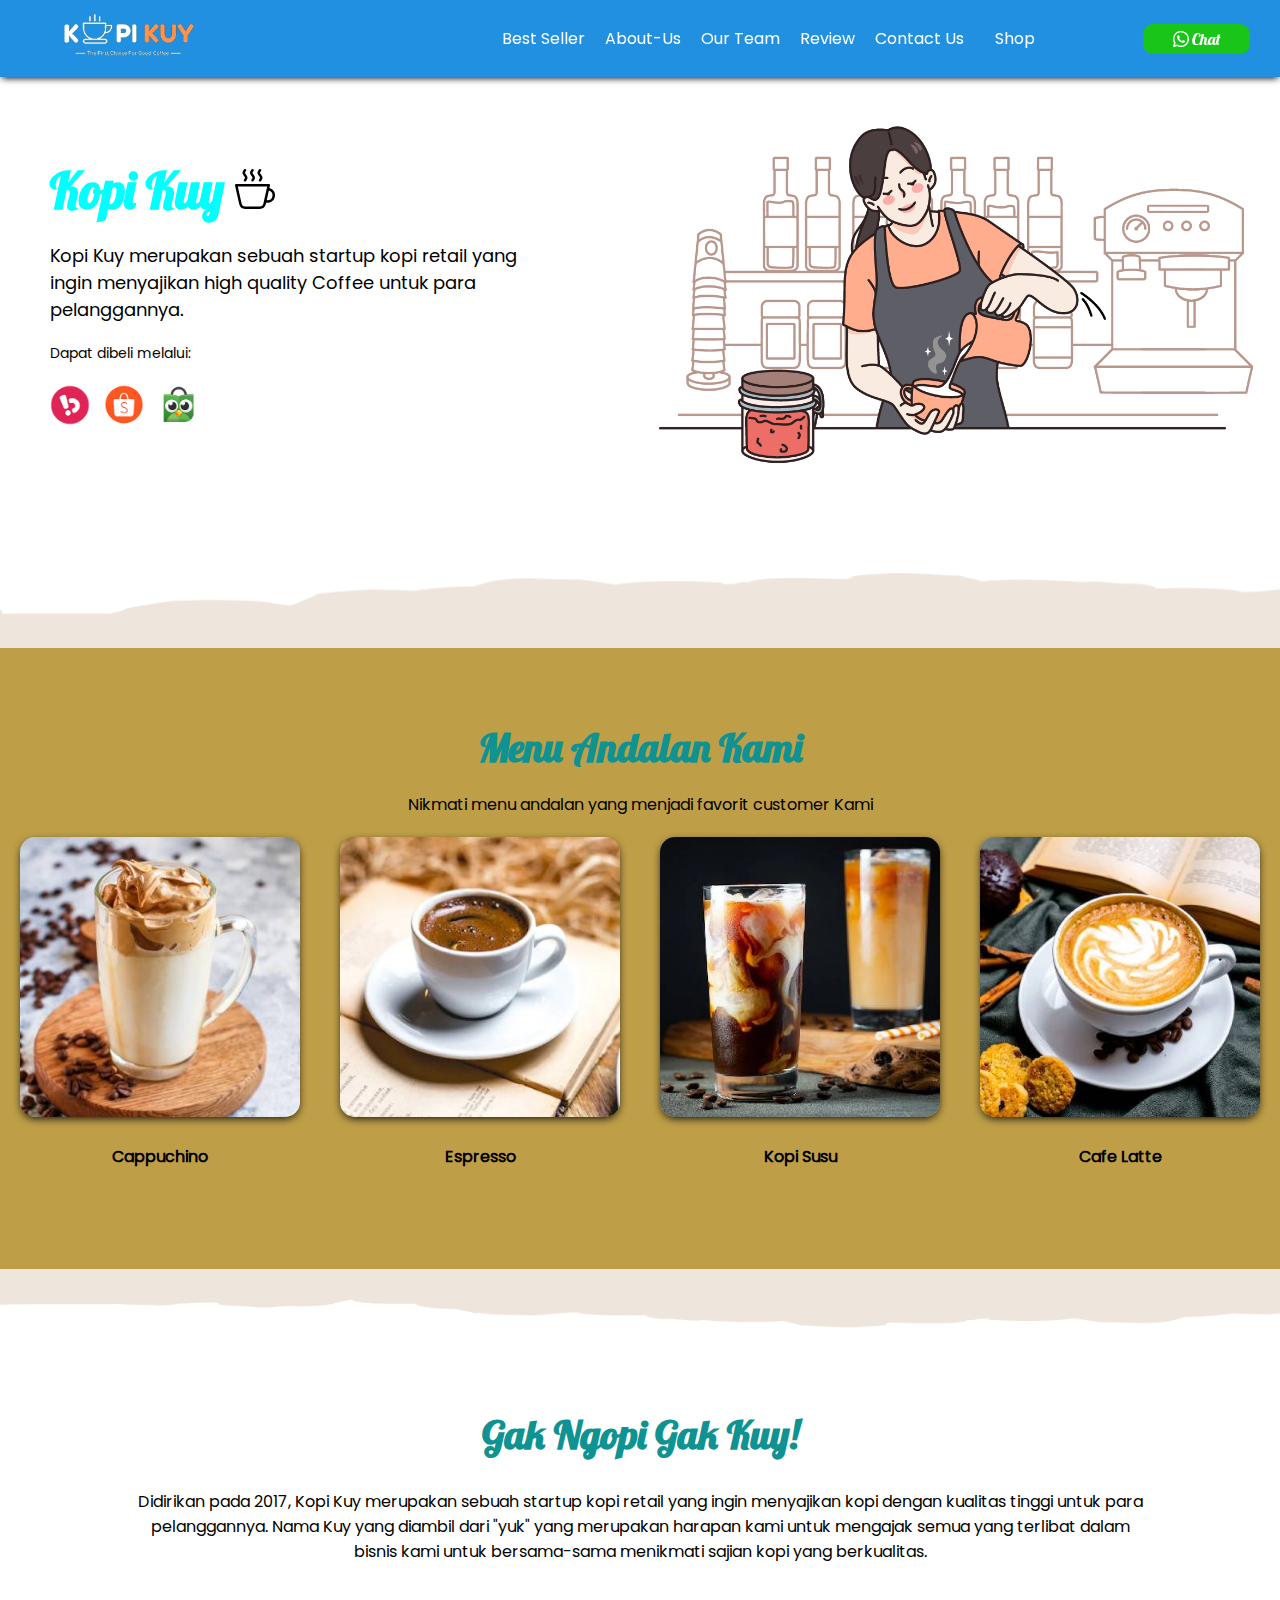
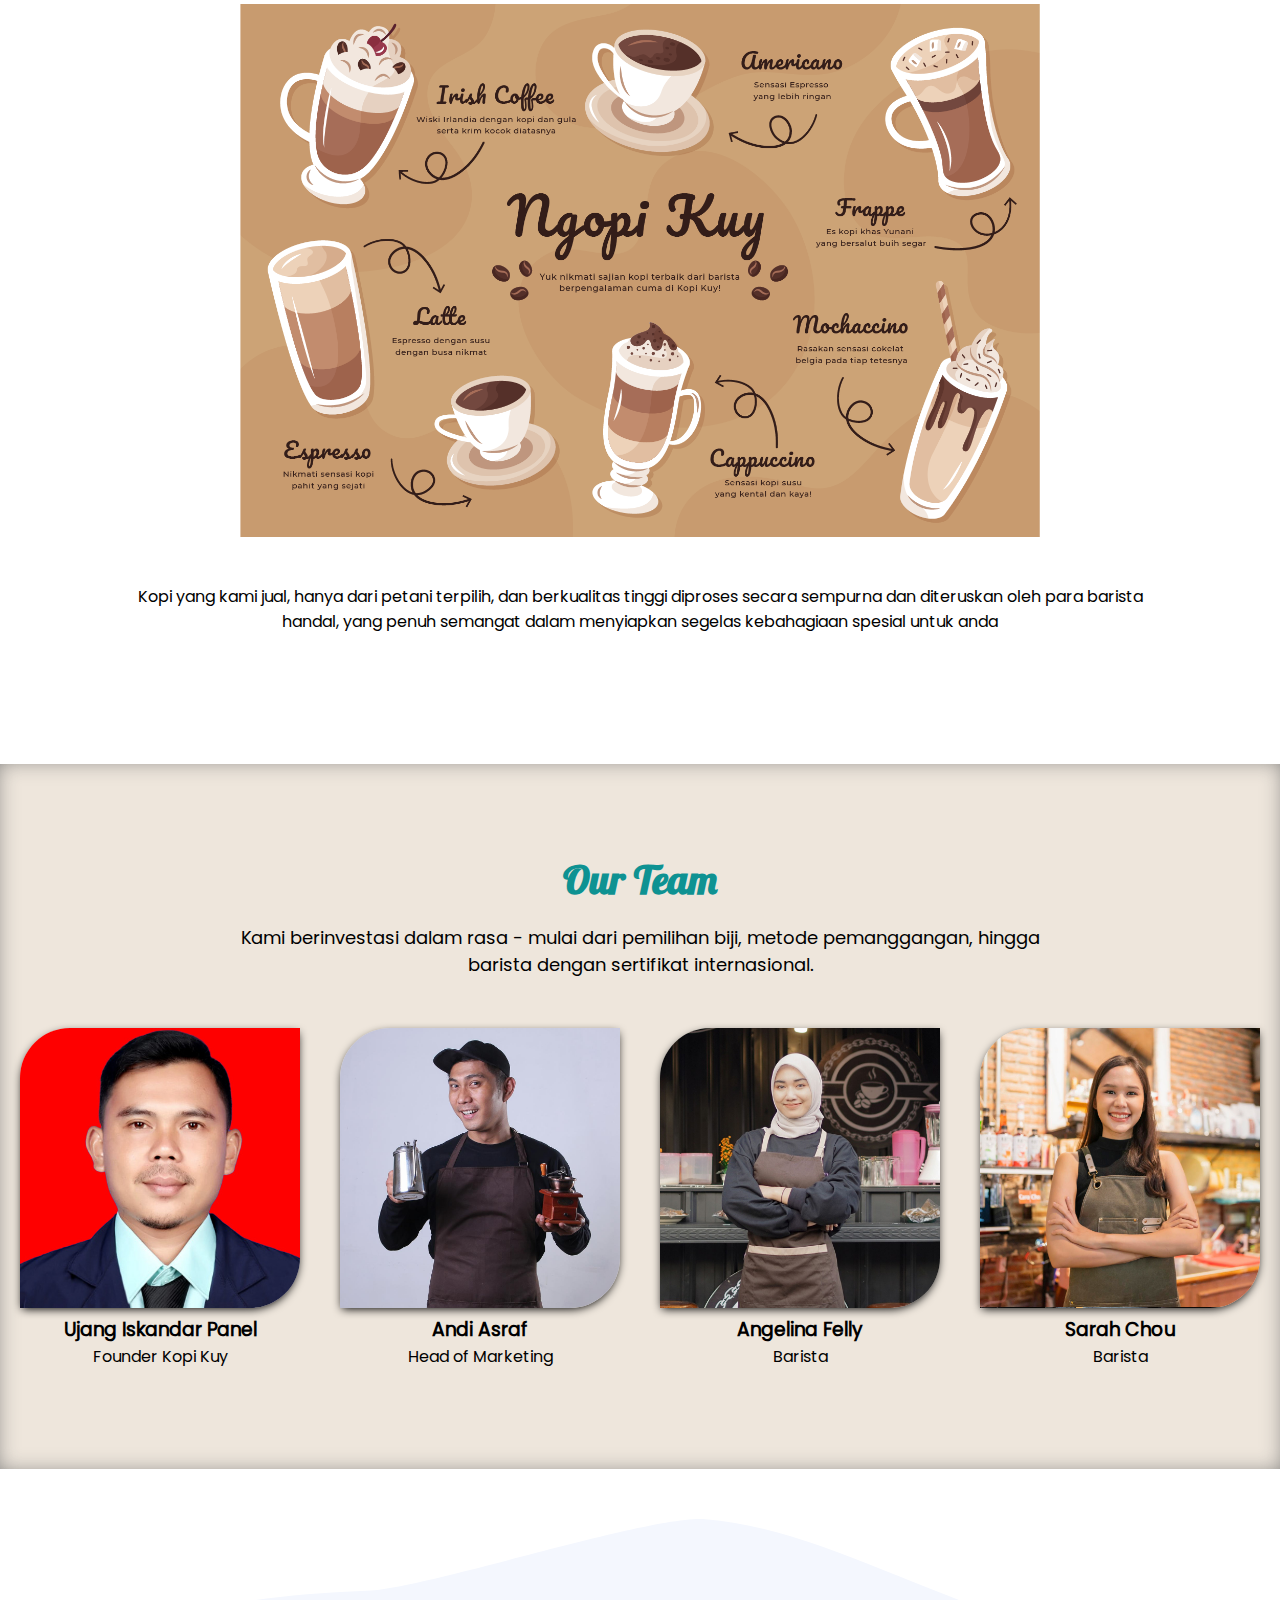
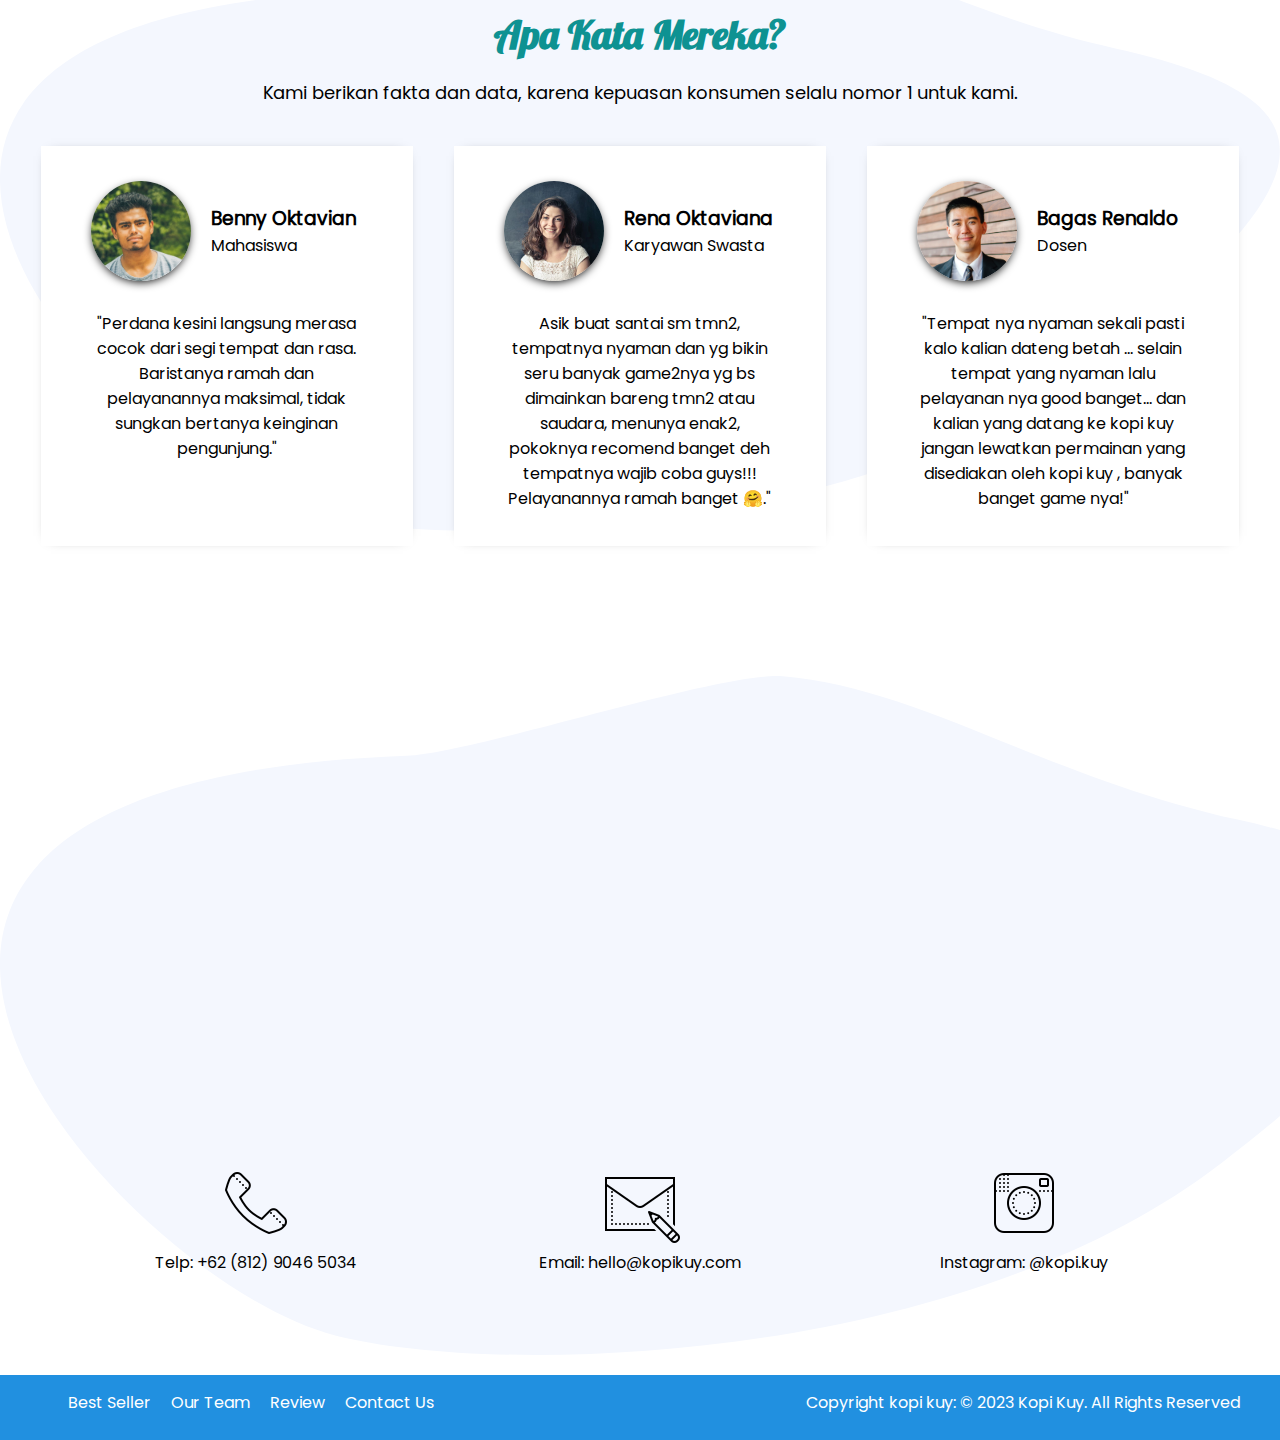
==== commit b3d35a7b: "revisi" ====
--- a/index.html
+++ b/index.html
@@ -19,6 +19,7 @@
             </a>
             <div class="navigasi">
                 <a href="#best-seller">Best Seller</a>
+                <a href="#about-us">About-Us</a>
                 <a href="#our-team">Our Team</a>
                 <a href="#review">Review</a>
                 <a href="#contact-us">Contact Us</a>
@@ -39,6 +40,7 @@
                     Kopi Kuy
                     <img src="images/icon/icon_kopi.svg" alt="">
                 </h1>
+
                 <p class="subjudul-header">
                     Kopi Kuy merupakan sebuah startup kopi retail yang ingin menyajikan
                     high quality Coffee untuk para pelanggannya.
--- a/css/style.css
+++ b/css/style.css
@@ -33,14 +33,15 @@
 
 h2 {
    /* mengatur ukuran huruf ke 34 pixel */
-   font-size: 34px;
+   font-size: 40px;
    font-family: 'Lobster', cursive;
-   color: aqua;
+   color: rgb(14, 146, 146);
 }
 
 h1 {
    font-family: 'Lobster', cursive;
    color: aqua;
+   font-size: 50px;
 }
 
 img {
@@ -147,6 +148,7 @@
    padding-bottom: 5px;
    padding-left: 30px;
    border-radius: 10px;
+   font-family: lobster;
 }
 
 
@@ -397,6 +399,10 @@
 .profile img {
    width: 100px;
    margin-right: 20px;
+   box-shadow: 0 3px 10px -2px #000;
+   border-radius: 50px 50px 50px 50px;
+   aspect-ratio: 1/1;
+   object-fit: cover;
 }
 
 .profile .nama-profile {
@@ -406,17 +412,26 @@
 /* CONTACT US */
 .contact-us {
    margin-bottom: 20px;
+   background-image: url(../images/bg-review.svg);
+   background-size: cover;
 }
 
 .col-kontak {
    width: 30%;
    margin-top: 50px;
    /* color mengatur warna tulisan */
-   color: rgb(31, 10, 217);
+   color: rgb(0, 0, 0);
 }
 
 .col-kontak:hover {
    color: red;
+}
+
+iframe {
+   margin-top: 40px;
+   margin-left: 40px;
+   margin-right: 40px;
+   width: 90%;
 }
 
 /* FOOTER */
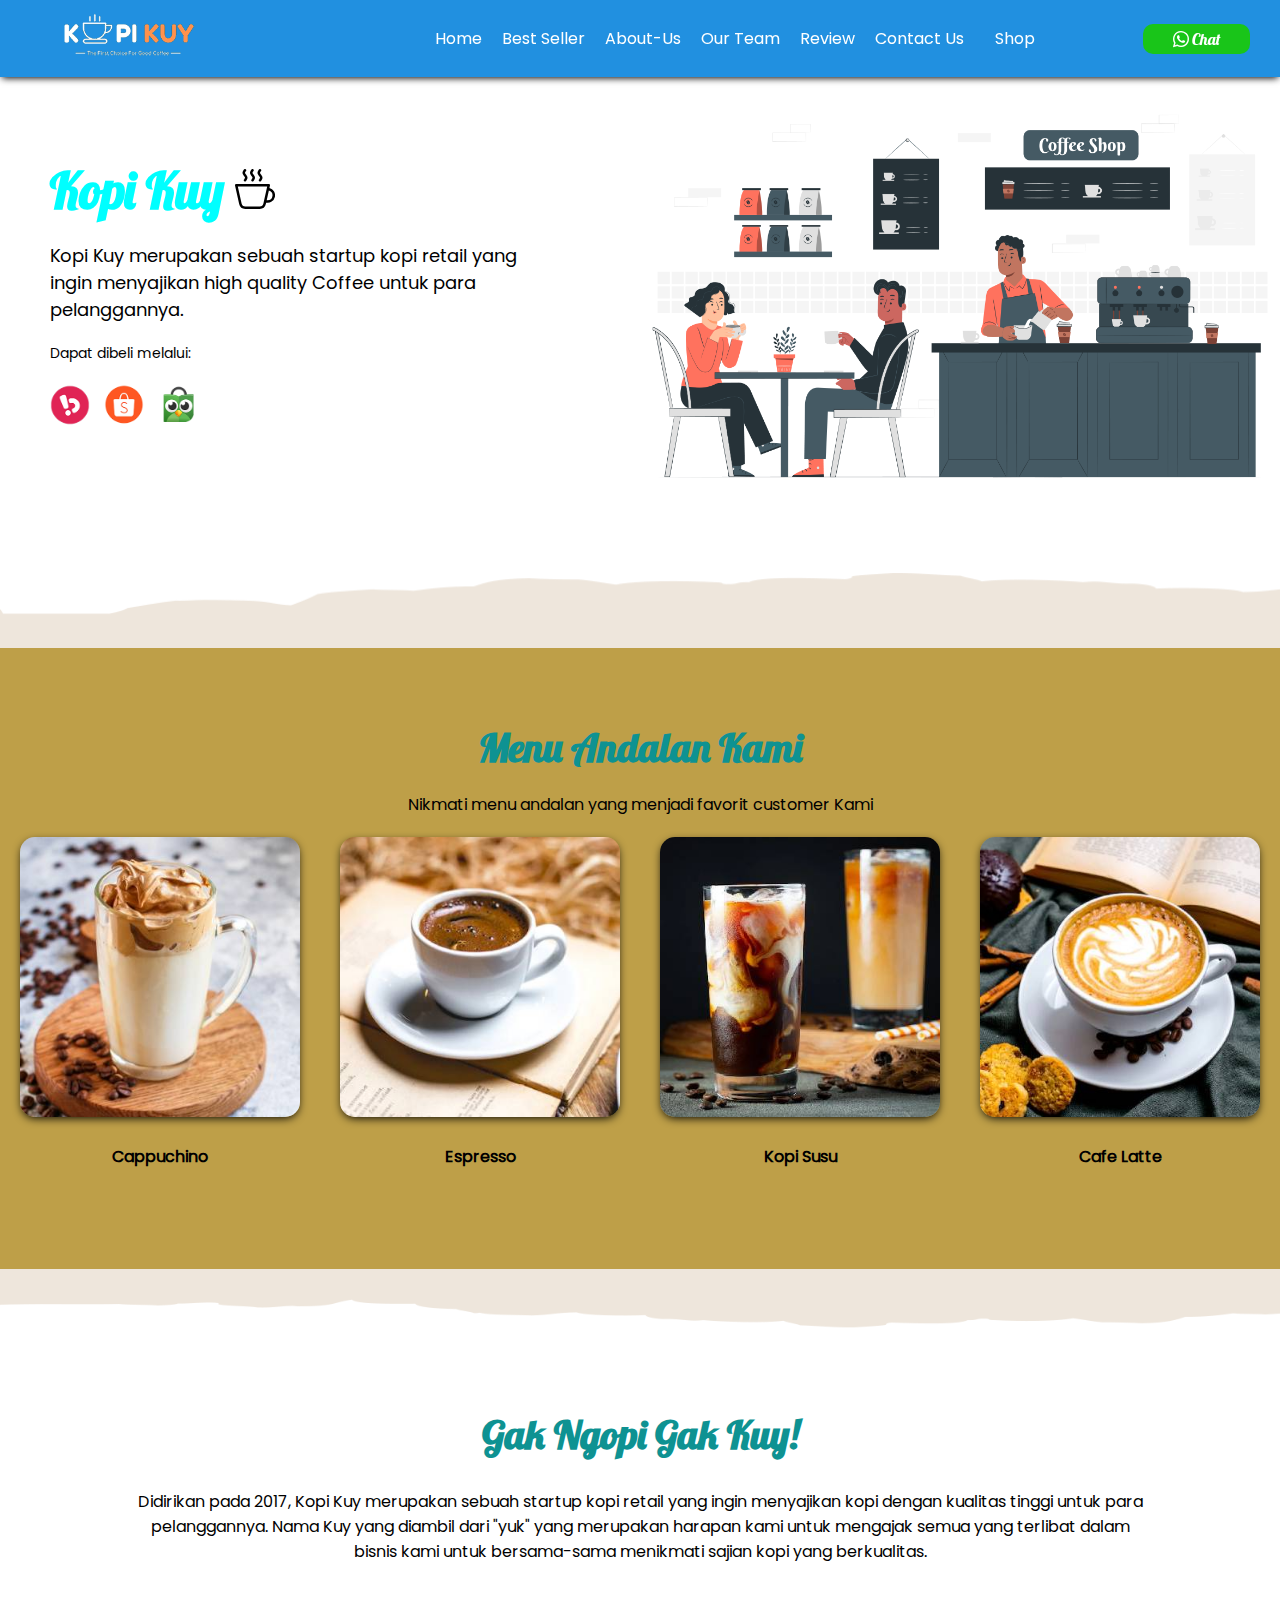
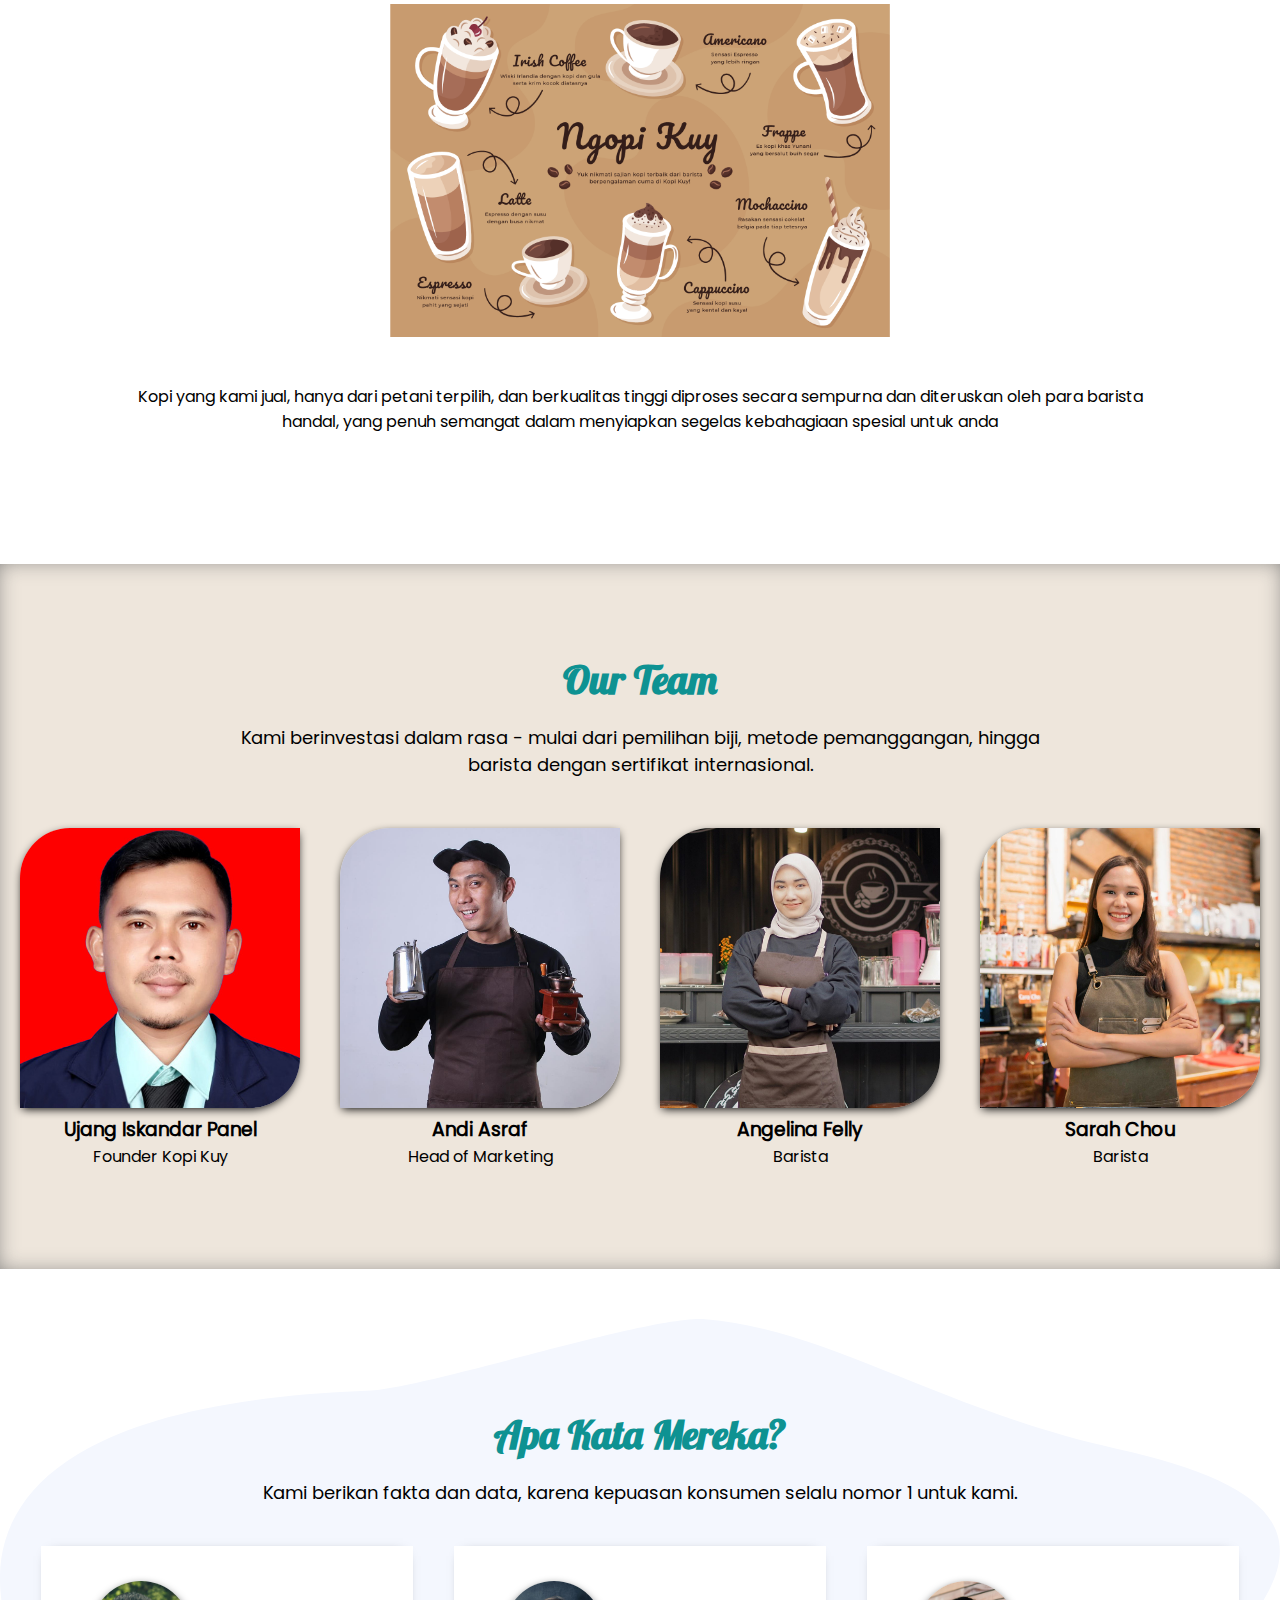
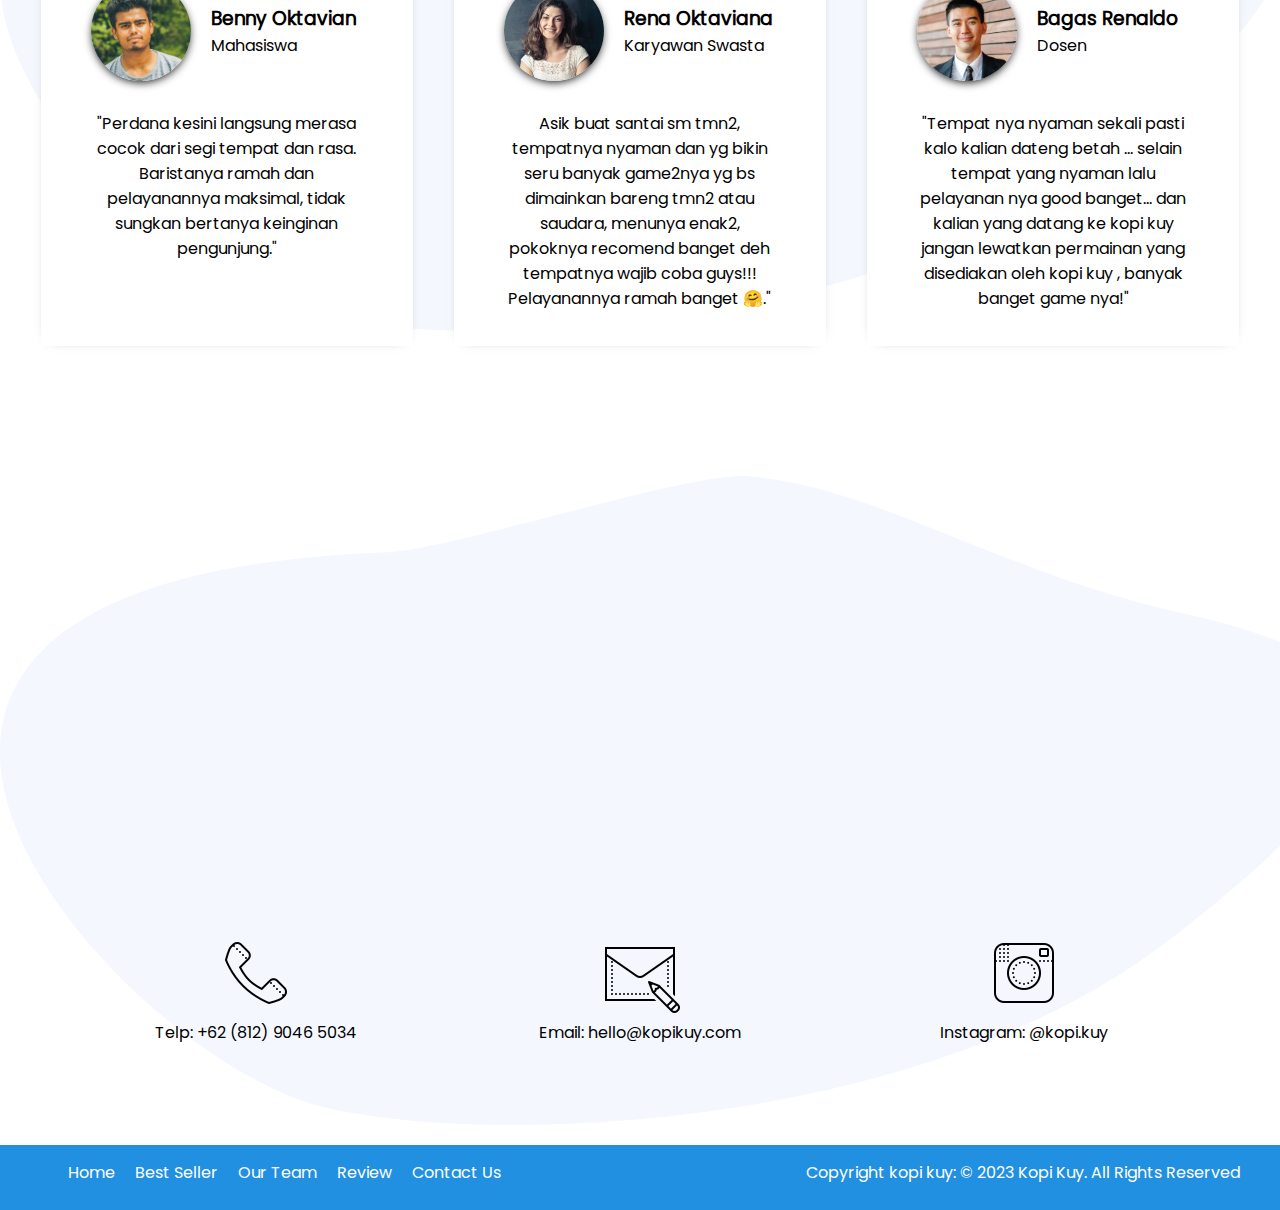
==== commit 744ffb9b: "revisi" ====
--- a/index.html
+++ b/index.html
@@ -18,6 +18,7 @@
                 <img src="images/logo/logo_kuy.png" height="50" alt="image">
             </a>
             <div class="navigasi">
+                <a href="#">Home</a>
                 <a href="#best-seller">Best Seller</a>
                 <a href="#about-us">About-Us</a>
                 <a href="#our-team">Our Team</a>
@@ -47,12 +48,20 @@
                 </p>
                 <p class="dapat-dibeli">Dapat dibeli melalui:</p>
                 <div class="olshop">
-                    <img src="images/logo/logo_bukalapak.png" alt="">
-                    <img src="images/logo/logo_shopee.png" alt="">
-                    <img src="images/logo/logo_tokopedia.png" alt="">
-                </div>
-            </div>
-            <img src="images/header/header1.png" alt="" class="col-kanan">
+                    <a href="https://www.bukalapak.com/" target="_blank">
+                        <img src="images/logo/logo_bukalapak.png" alt="image">
+                    </a>
+                    <a href="https://shopee.co.id/" target="_blank">
+                        <img src="images/logo/logo_shopee.png" alt="image">
+                    </a>
+                    <a href="https://www.tokopedia.com/" target="_blank">
+                        <img src="images/logo/logo_tokopedia.png" alt="image">
+                    </a>
+
+
+                </div>
+            </div>
+            <img src="images/header/header3.png" alt="" class="col-kanan">
         </div>
 
     </header>
@@ -254,6 +263,7 @@
     <footer>
         <div class="row">
             <div class="navigasi">
+                <a href="#">Home</a>
                 <a href="#best-seller">Best Seller</a>
                 <a href="#our-team">Our Team</a>
                 <a href="#review">Review</a>
--- a/css/style.css
+++ b/css/style.css
@@ -310,7 +310,7 @@
       Penulisan width: 800px dan max-width: 100% mengatur agar
       elemen memiliki panjang 800px namun tidak boleh melebihi 100% ukuran layar
    */
-   width: 800px;
+   width: 500px;
    max-width: 100%;
 }
 
@@ -428,7 +428,7 @@
 }
 
 iframe {
-   margin-top: 40px;
+   margin-top: 10px;
    margin-left: 40px;
    margin-right: 40px;
    width: 90%;
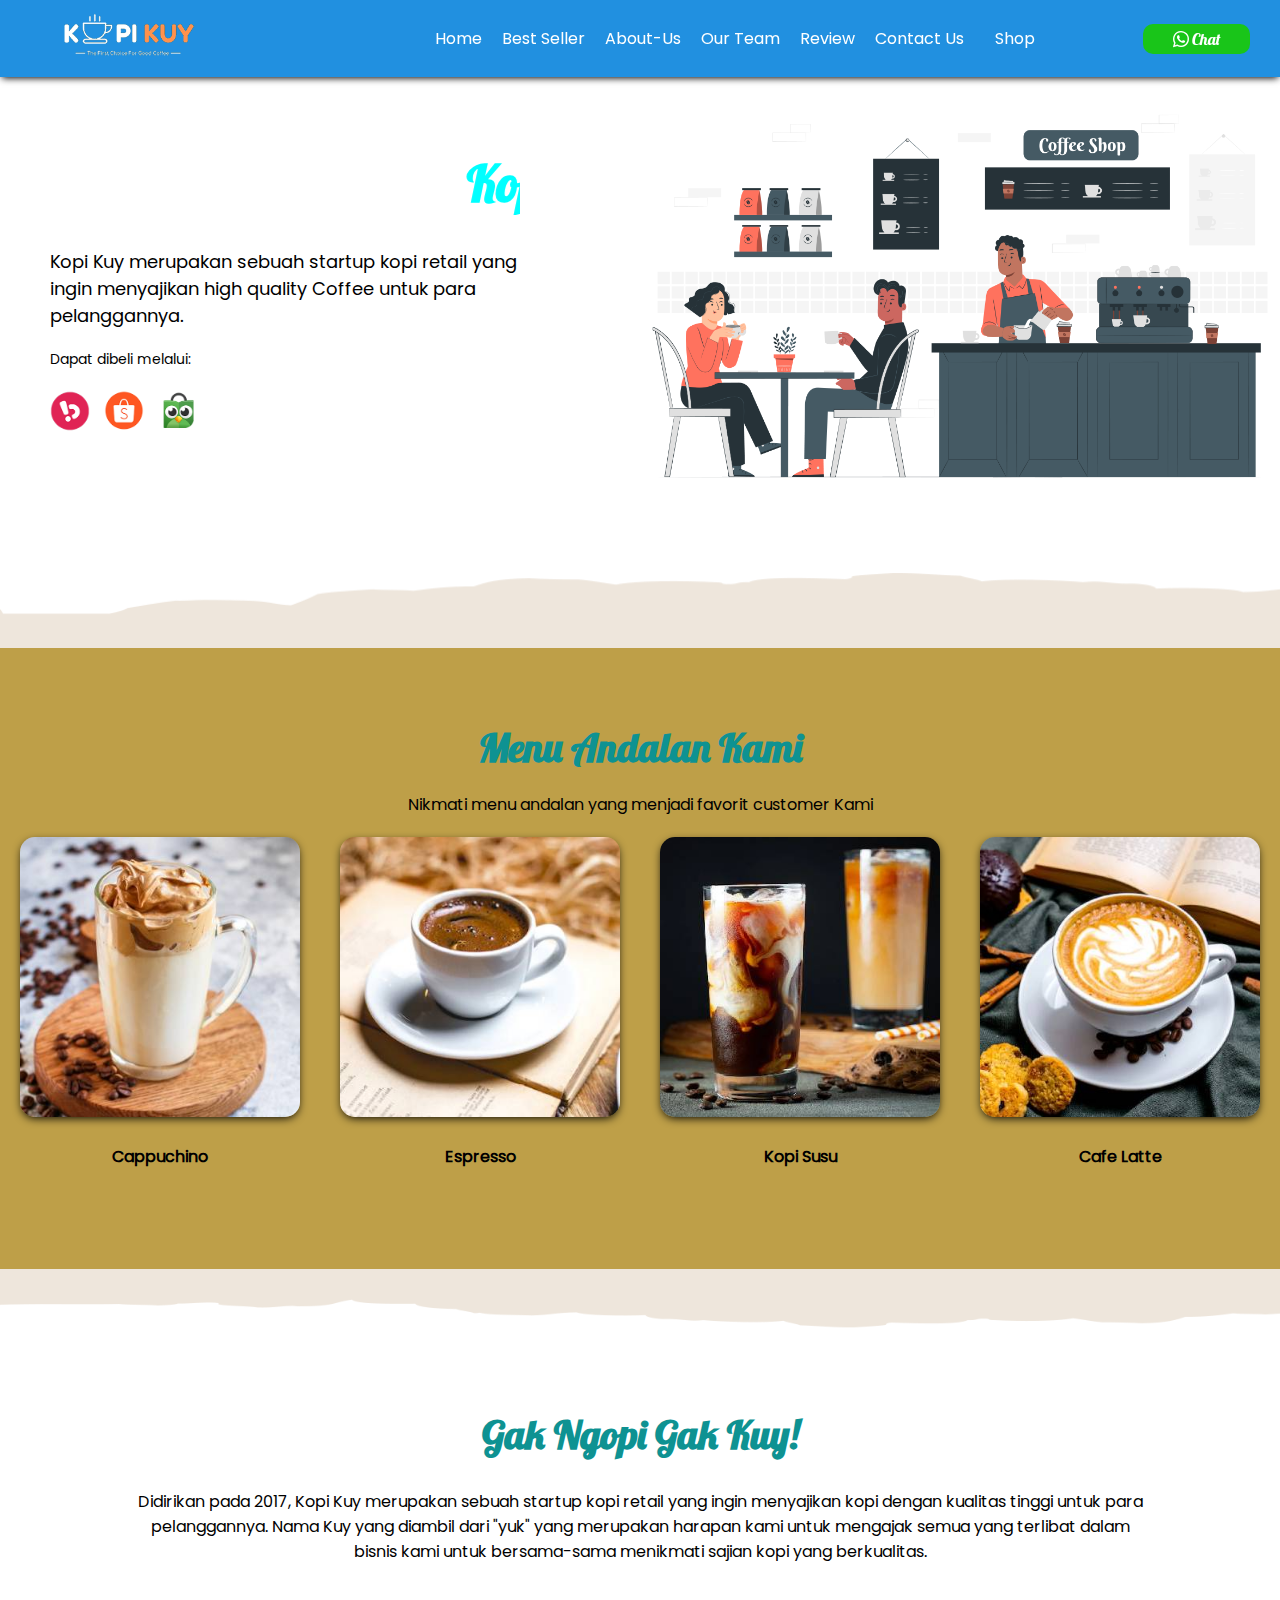
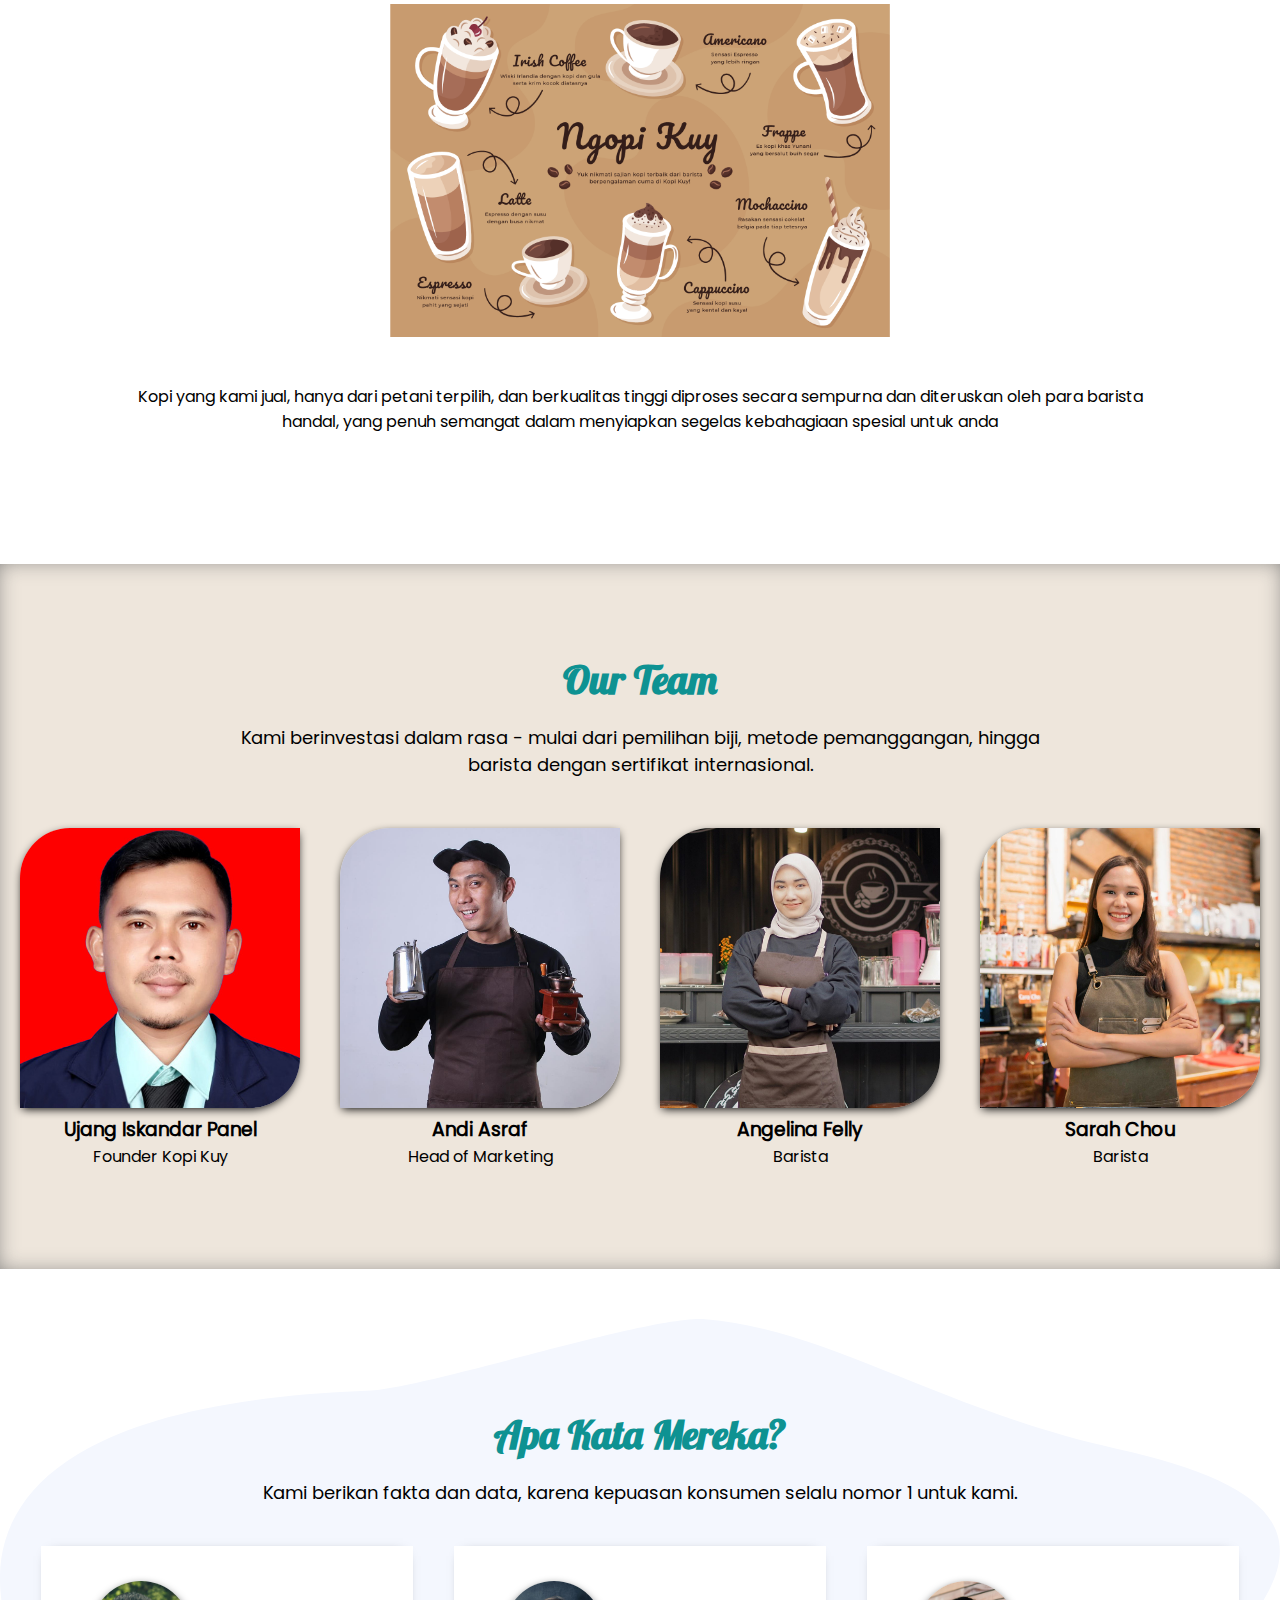
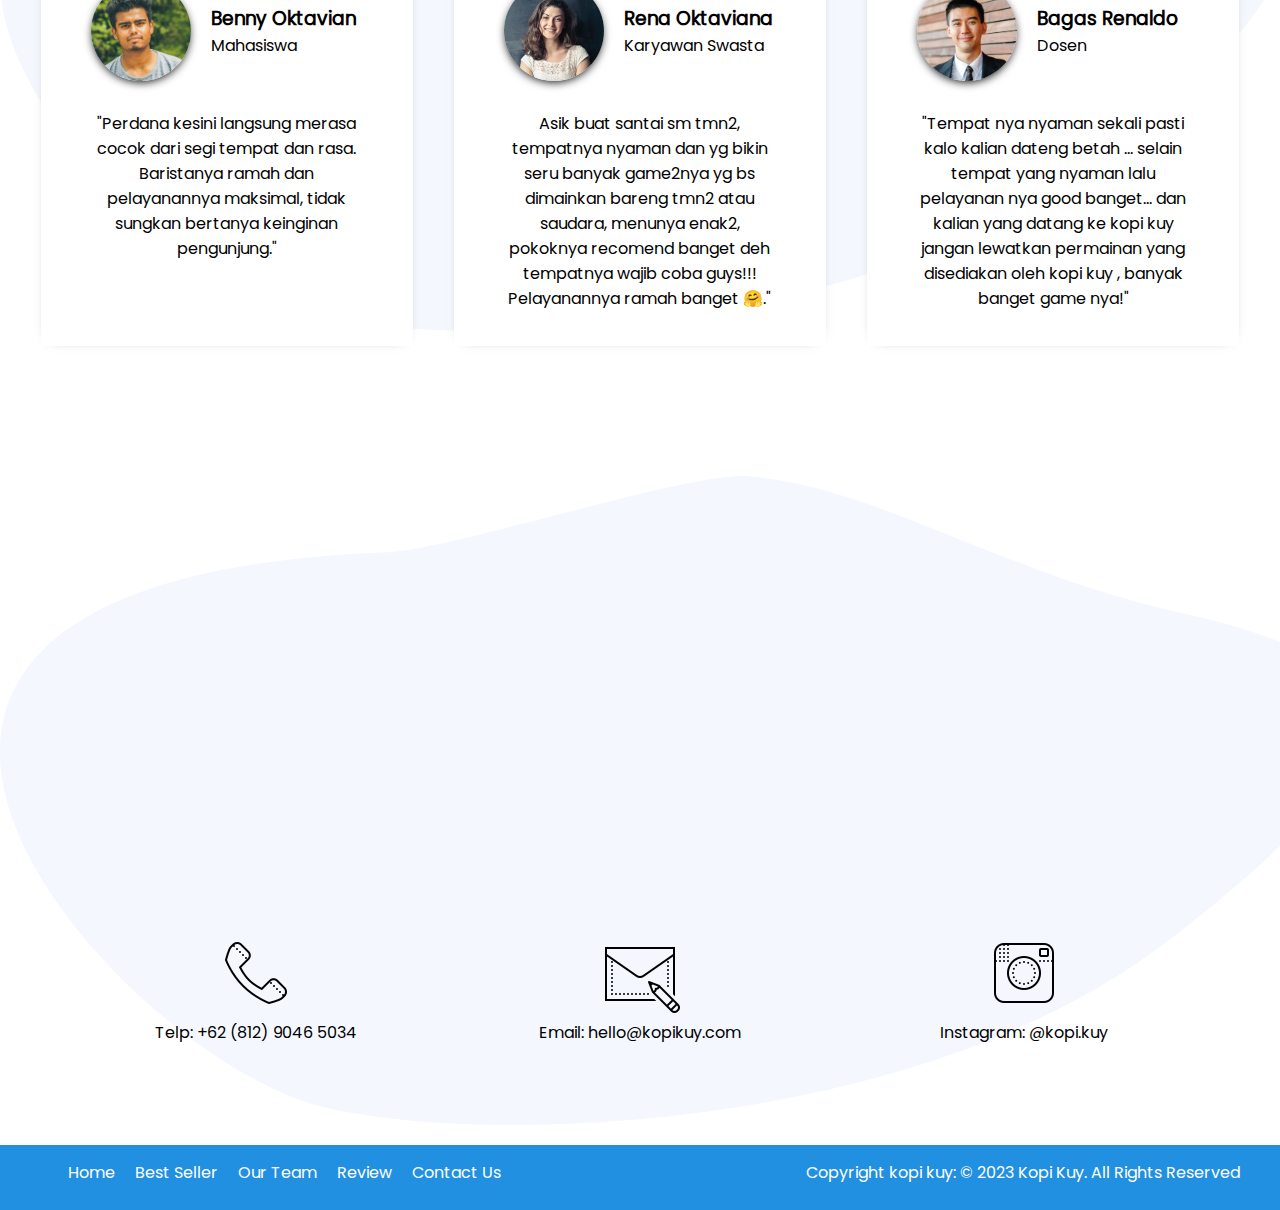
==== commit 62df8ffa: "revii" ====
--- a/index.html
+++ b/index.html
@@ -9,6 +9,7 @@
     <title>Kopi Kuy</title>
     <link rel="stylesheet" href="css/style.css">
     <link rel="stylesheet" href="vendor/bootsrap-icon/bootstrap-icons.css">
+
 </head>
 
 <body>
@@ -38,8 +39,10 @@
         <div class="row">
             <div class="col-kiri">
                 <h1 class="judul-header">
-                    Kopi Kuy
-                    <img src="images/icon/icon_kopi.svg" alt="">
+                    <marquee behavior=”alternate”>
+                        Kopi Kuy
+                        <img src="images/icon/icon_kopi.svg" alt="">
+                    </marquee>
                 </h1>
 
                 <p class="subjudul-header">
@@ -57,11 +60,11 @@
                     <a href="https://www.tokopedia.com/" target="_blank">
                         <img src="images/logo/logo_tokopedia.png" alt="image">
                     </a>
-
-
-                </div>
-            </div>
-            <img src="images/header/header3.png" alt="" class="col-kanan">
+                </div>
+            </div>
+           <img src="images/header/header3.png" alt="" class="col-kanan"> 
+            </div>
+
         </div>
 
     </header>
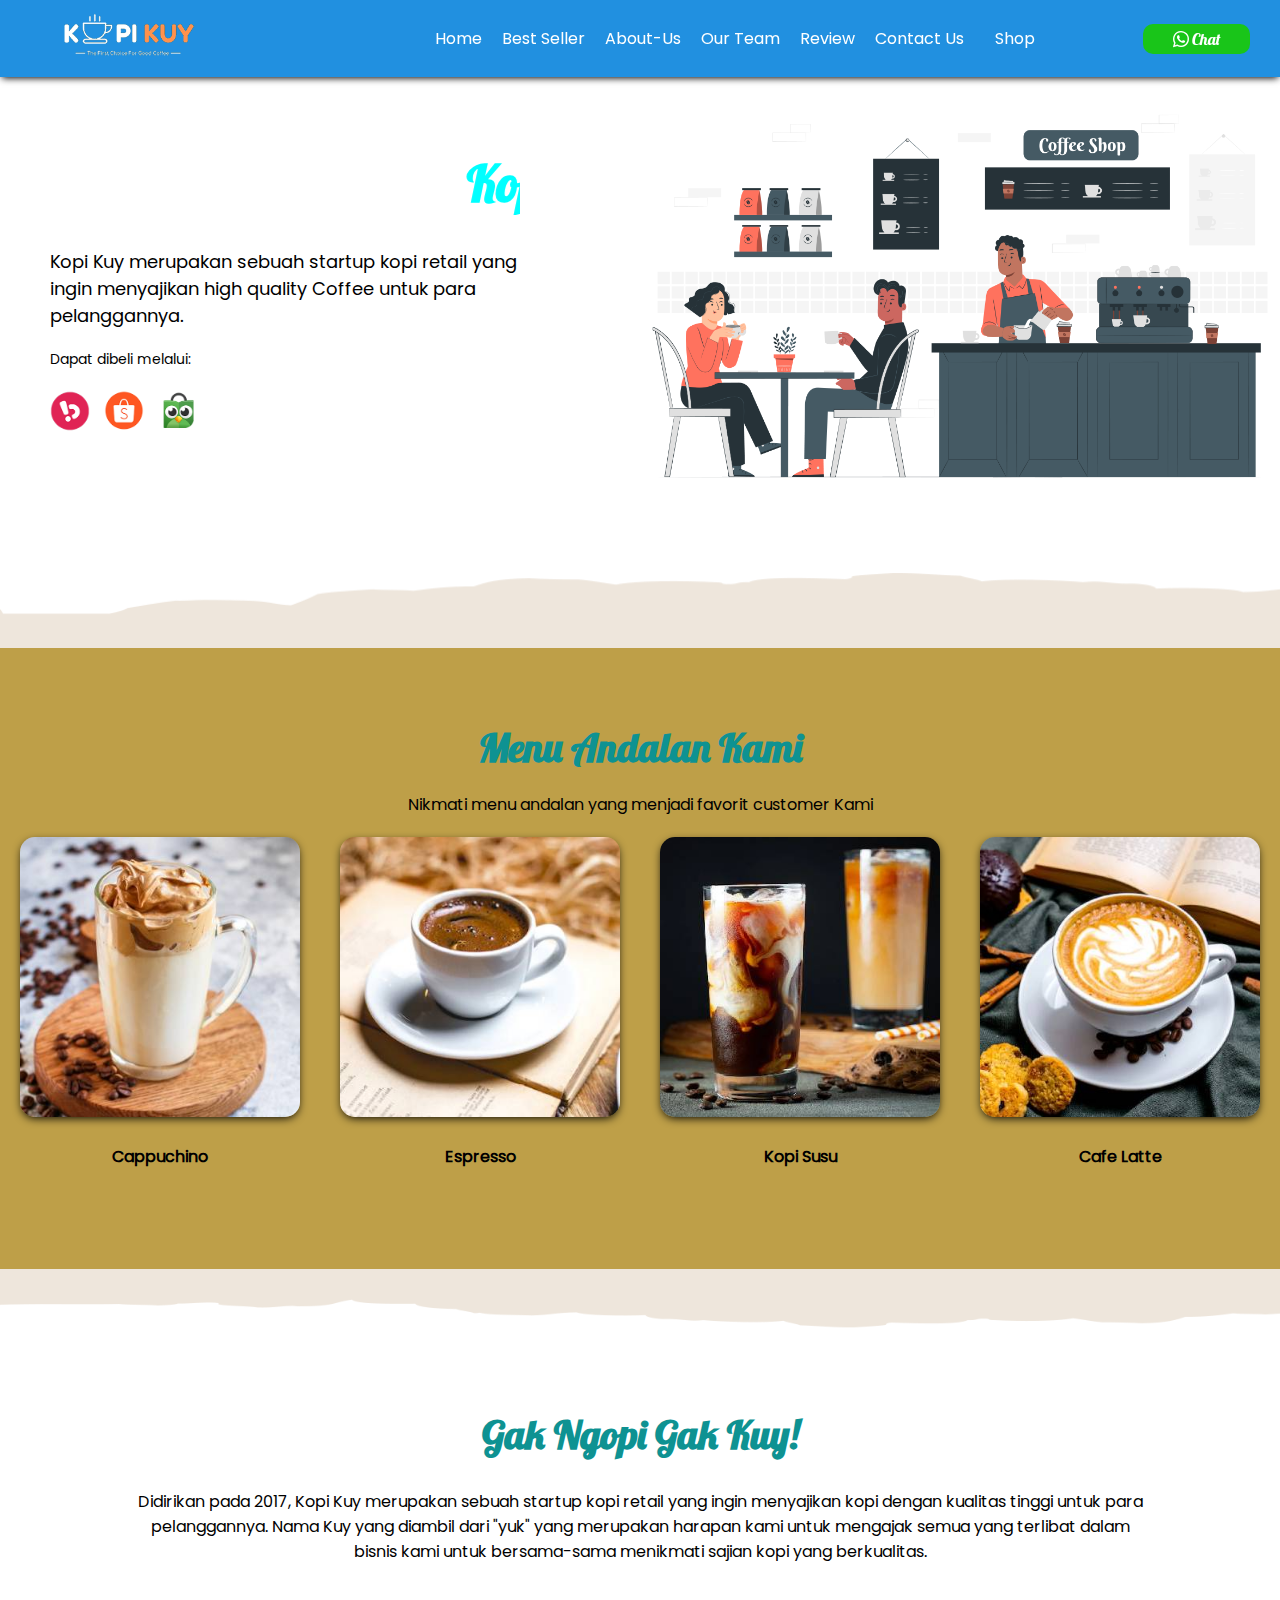
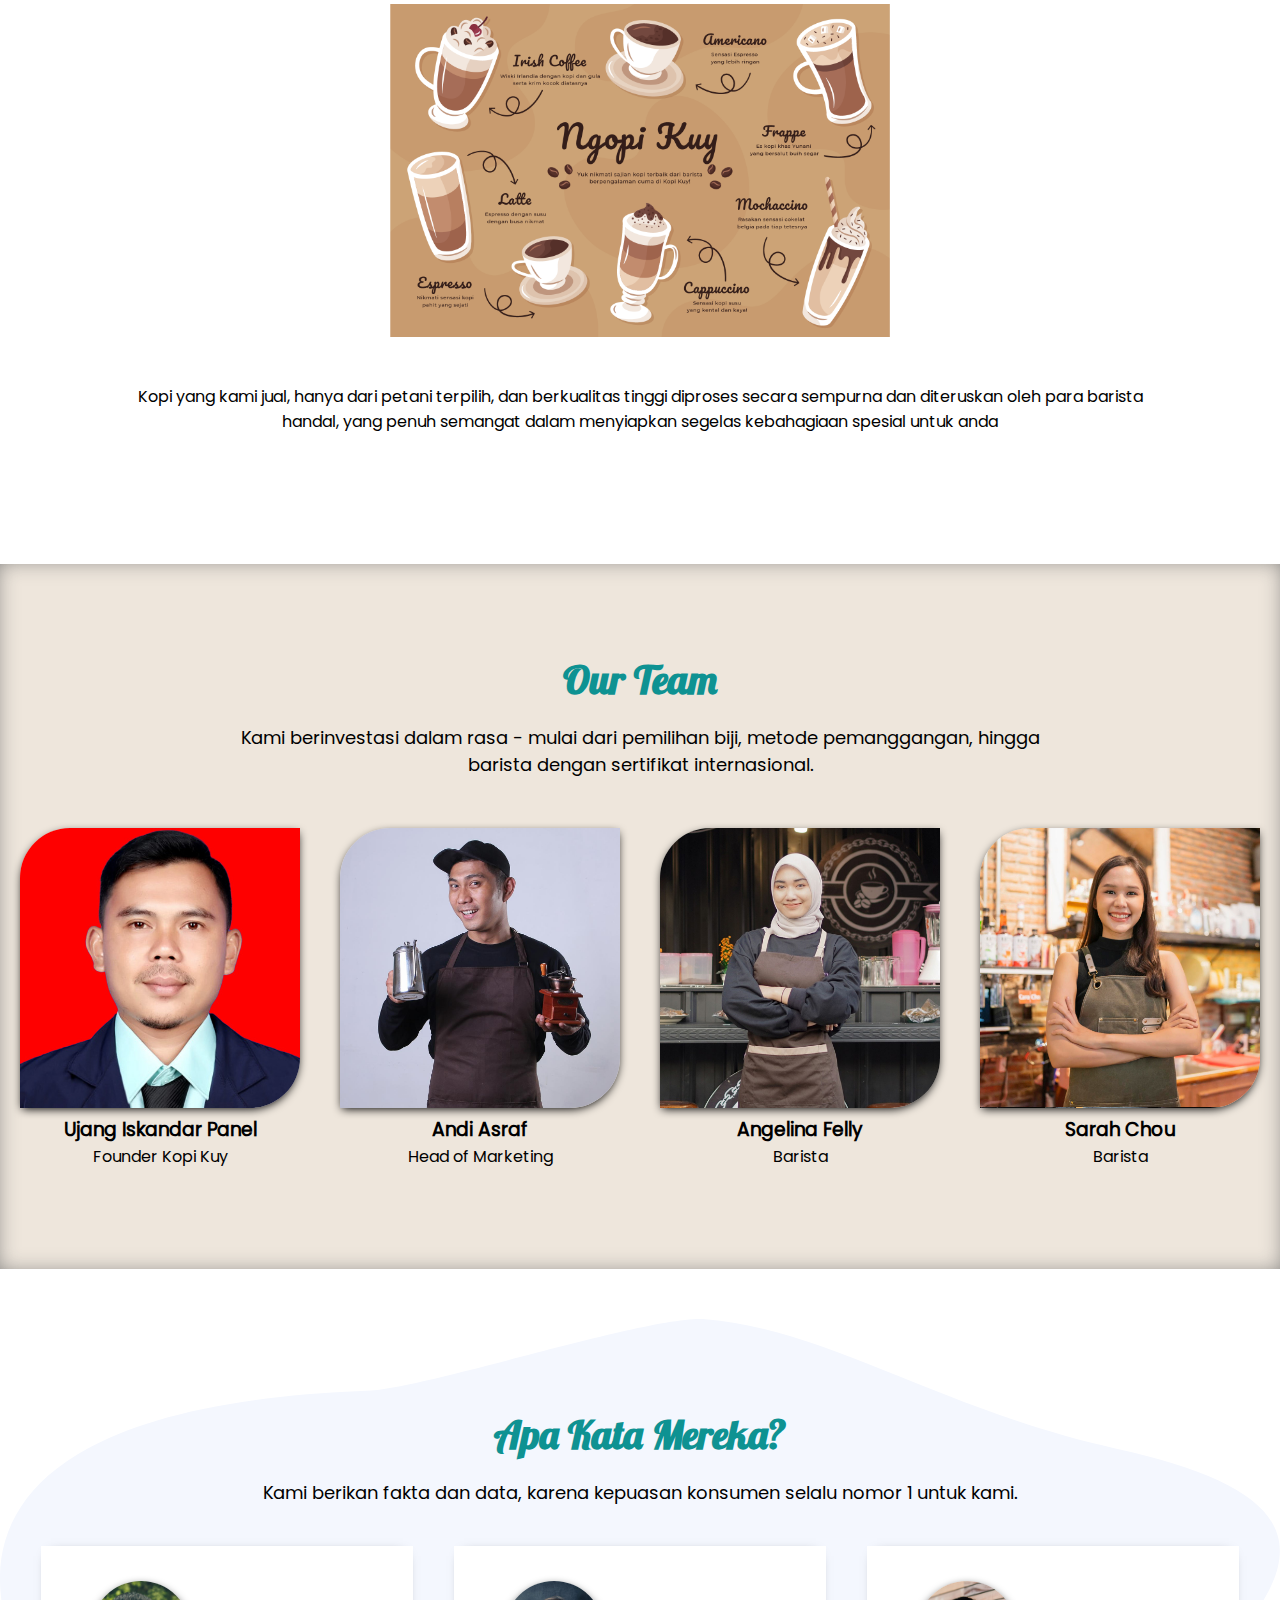
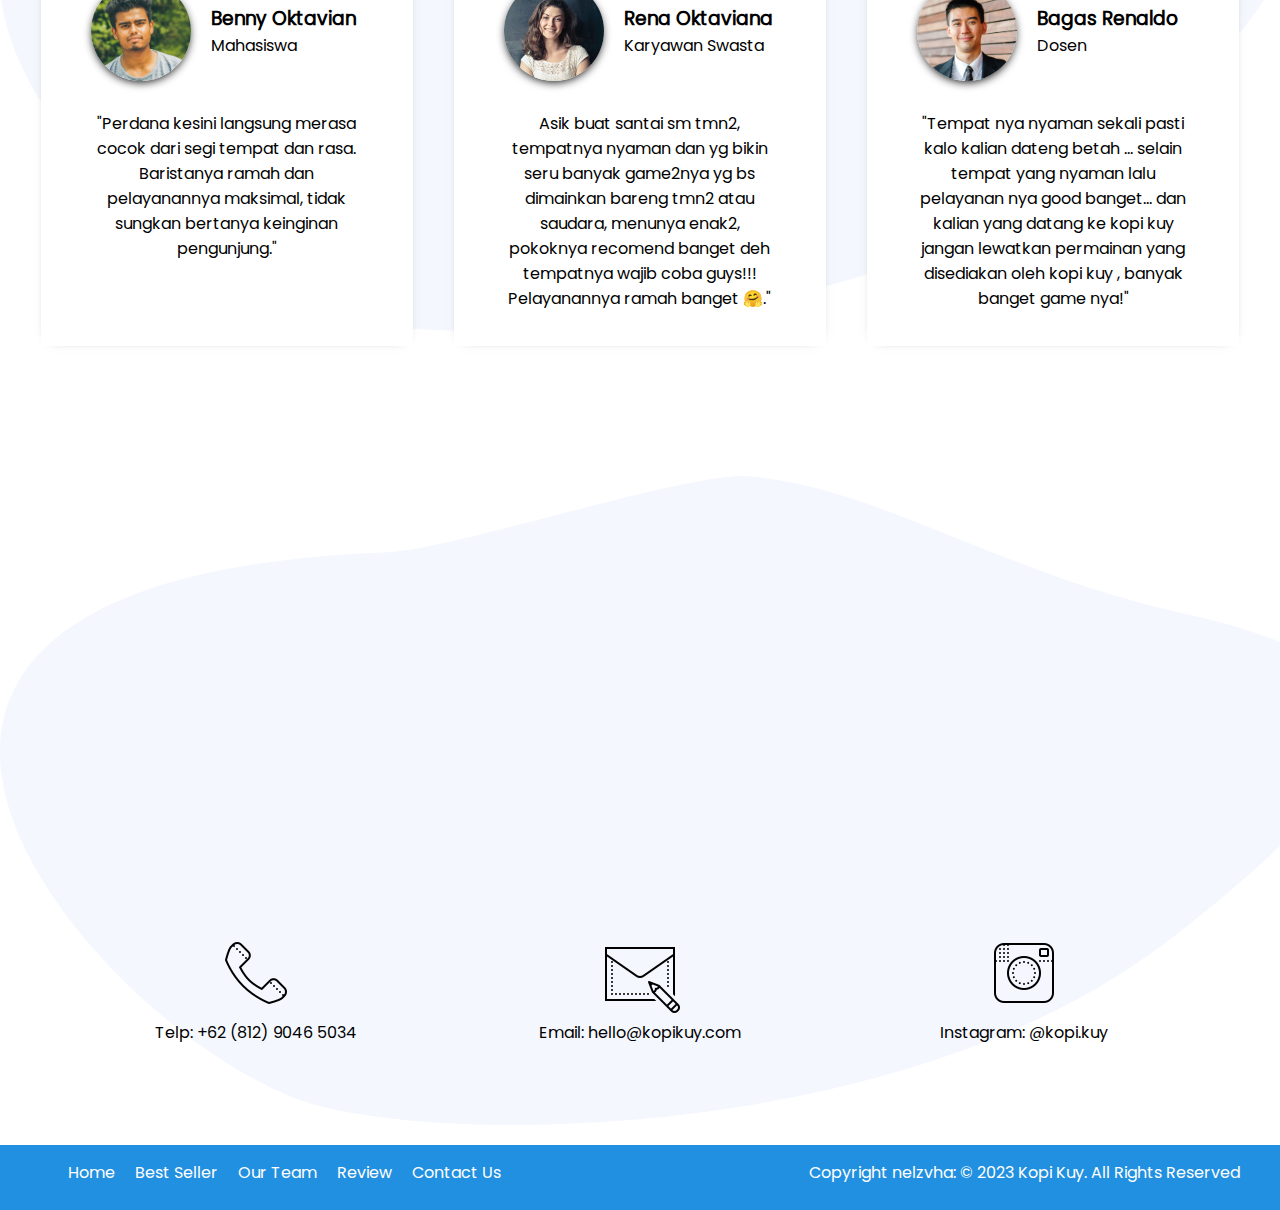
==== commit eb3f0dfd: "revisi" ====
--- a/index.html
+++ b/index.html
@@ -62,8 +62,8 @@
                     </a>
                 </div>
             </div>
-           <img src="images/header/header3.png" alt="" class="col-kanan"> 
-            </div>
+            <img src="images/header/header3.png" alt="" class="col-kanan">
+        </div>
 
         </div>
 
@@ -273,7 +273,7 @@
                 <a href="#contact-us">Contact Us</a>
             </div>
             <p class="copyright">
-                Copyright kopi kuy: © 2023 Kopi Kuy. All Rights Reserved
+                Copyright nelzvha: © 2023 Kopi Kuy. All Rights Reserved
             </p>
         </div>
     </footer>
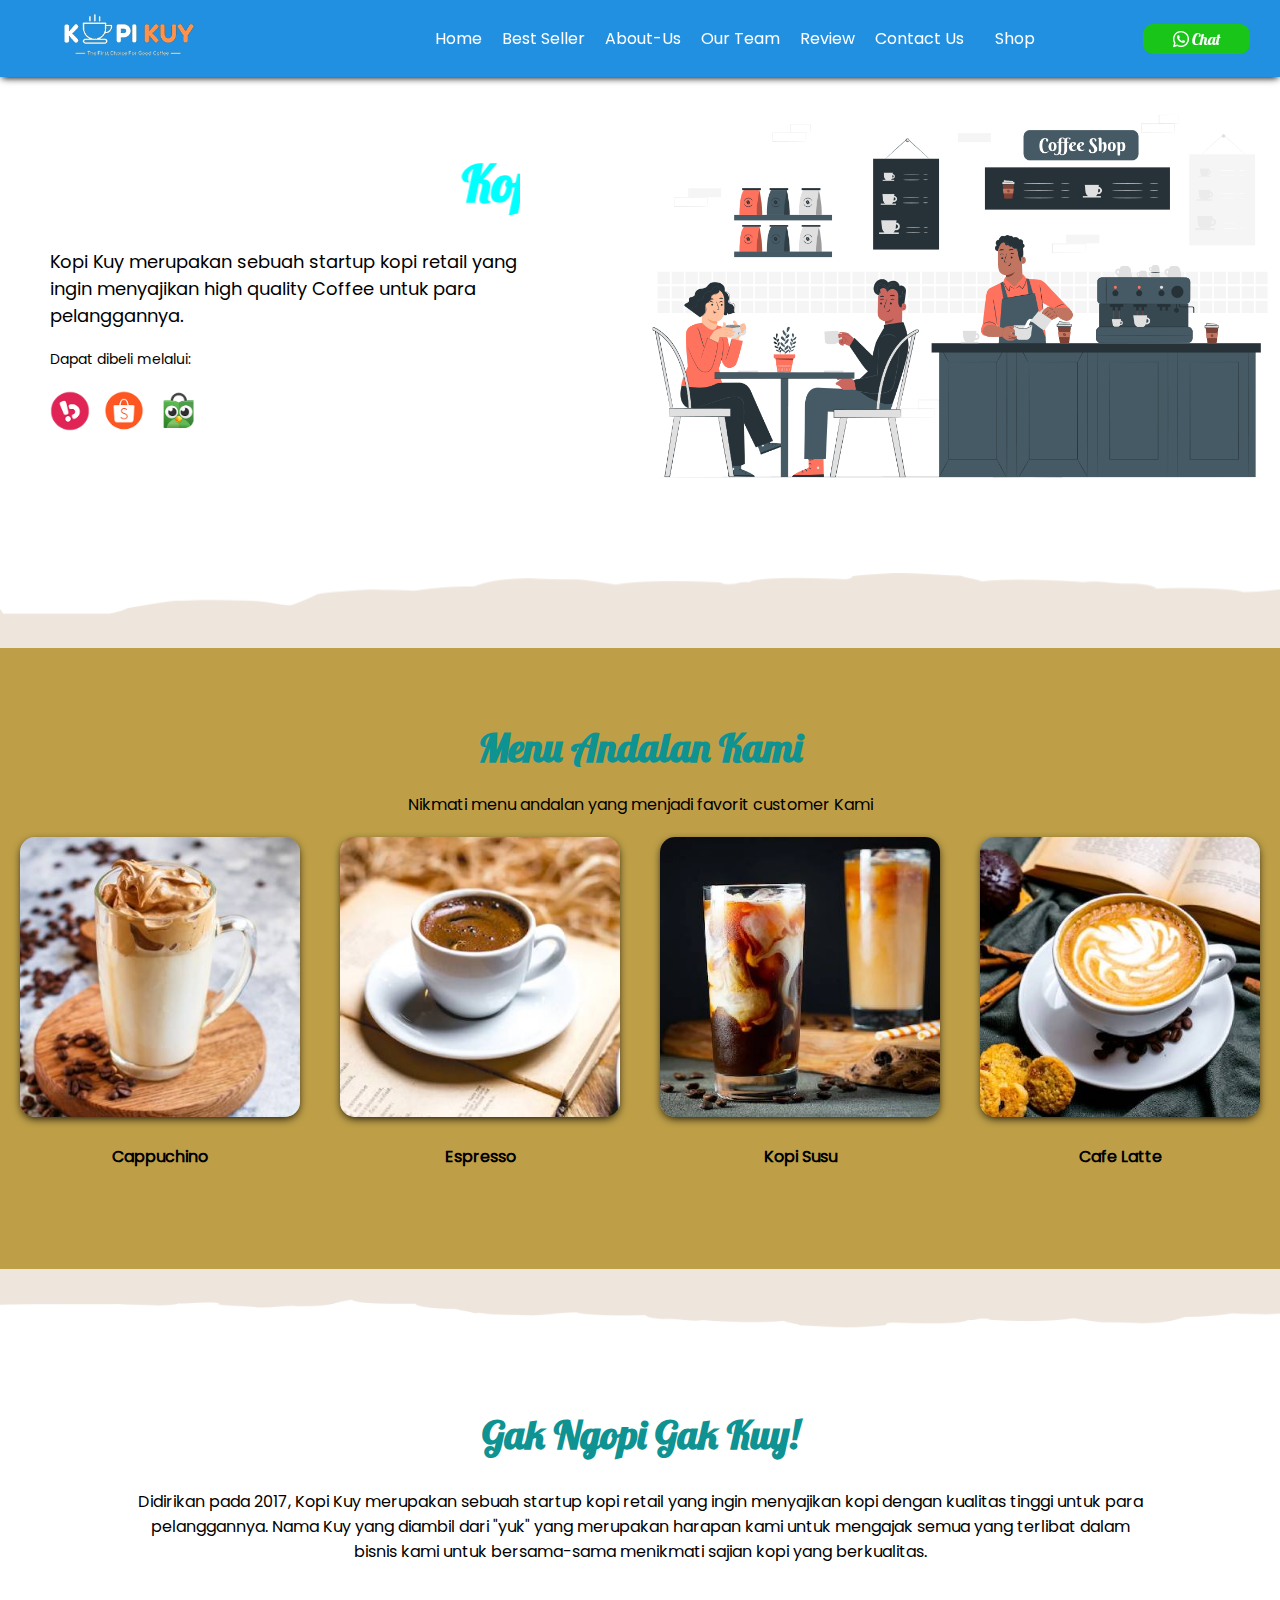
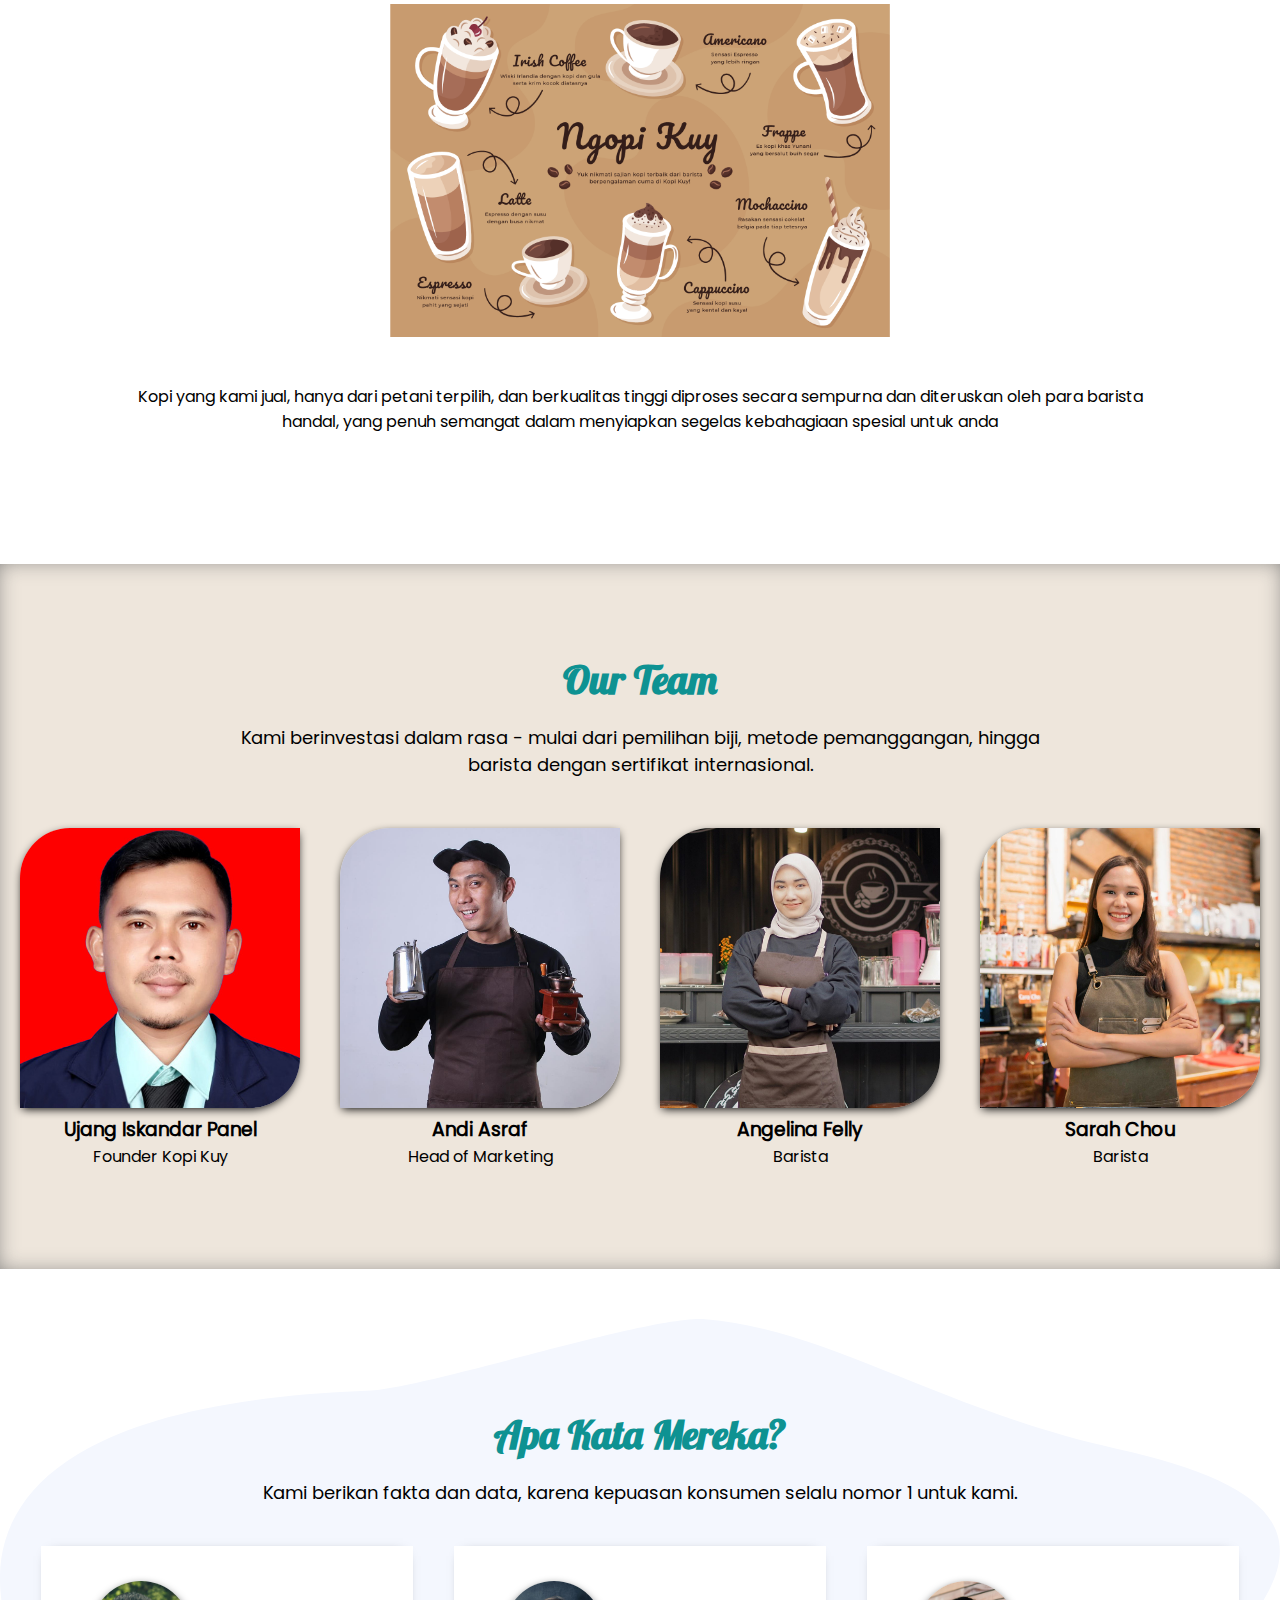
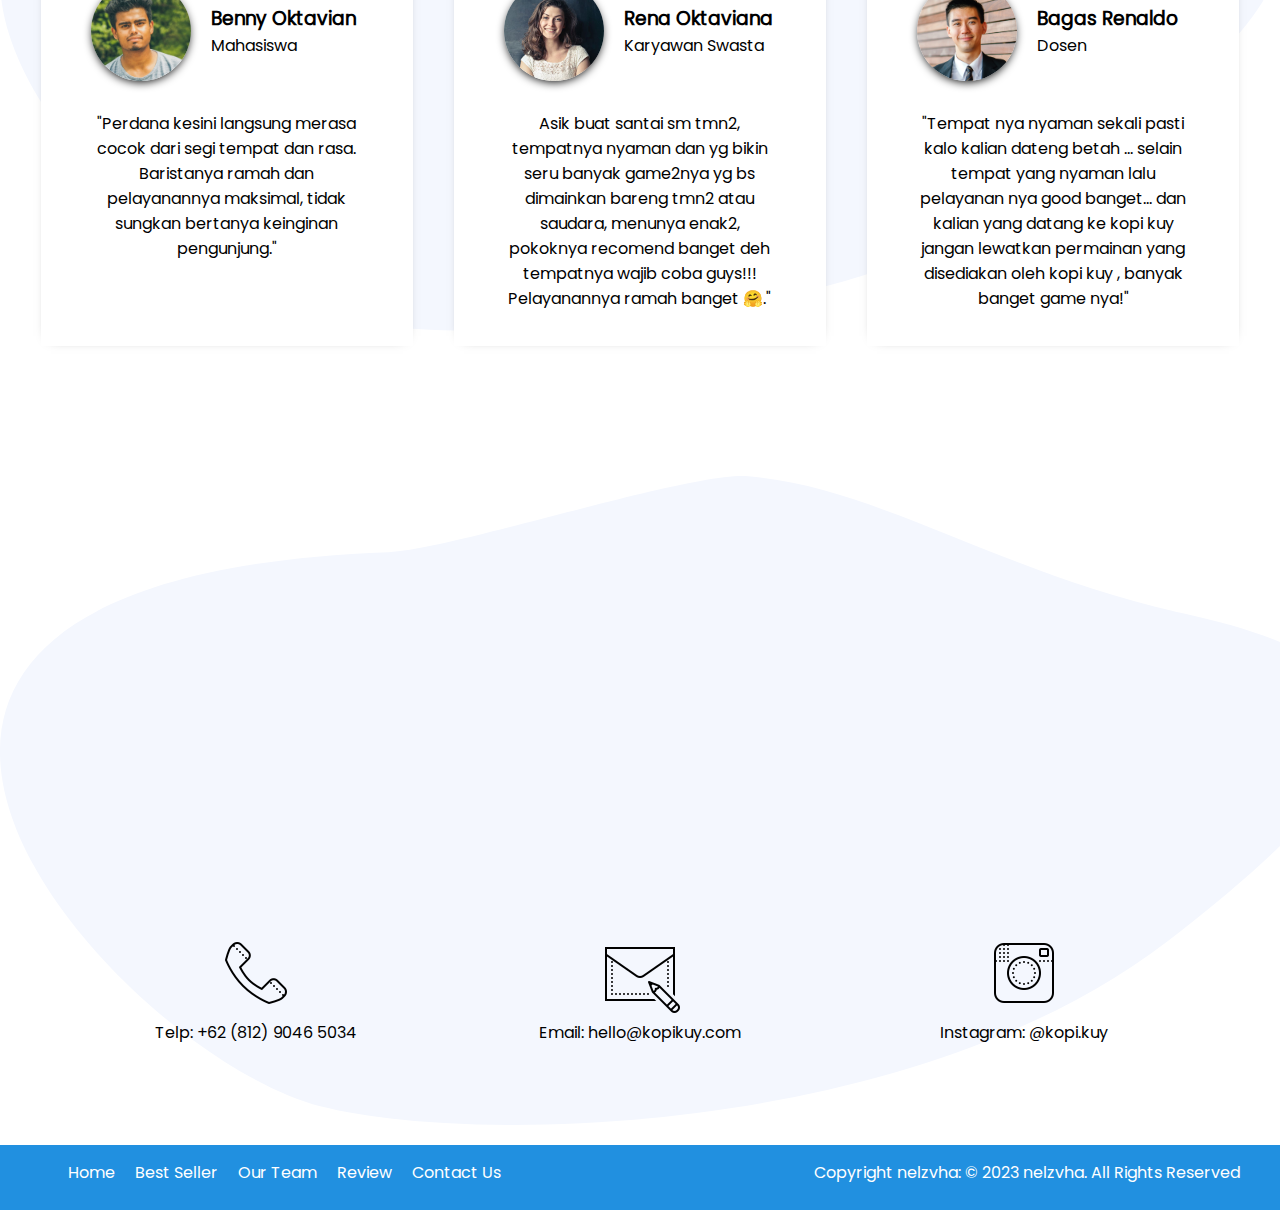
==== commit 37d26041: "revisi" ====
--- a/index.html
+++ b/index.html
@@ -273,7 +273,7 @@
                 <a href="#contact-us">Contact Us</a>
             </div>
             <p class="copyright">
-                Copyright nelzvha: © 2023 Kopi Kuy. All Rights Reserved
+                Copyright nelzvha: © 2023 nelzvha. All Rights Reserved
             </p>
         </div>
     </footer>
